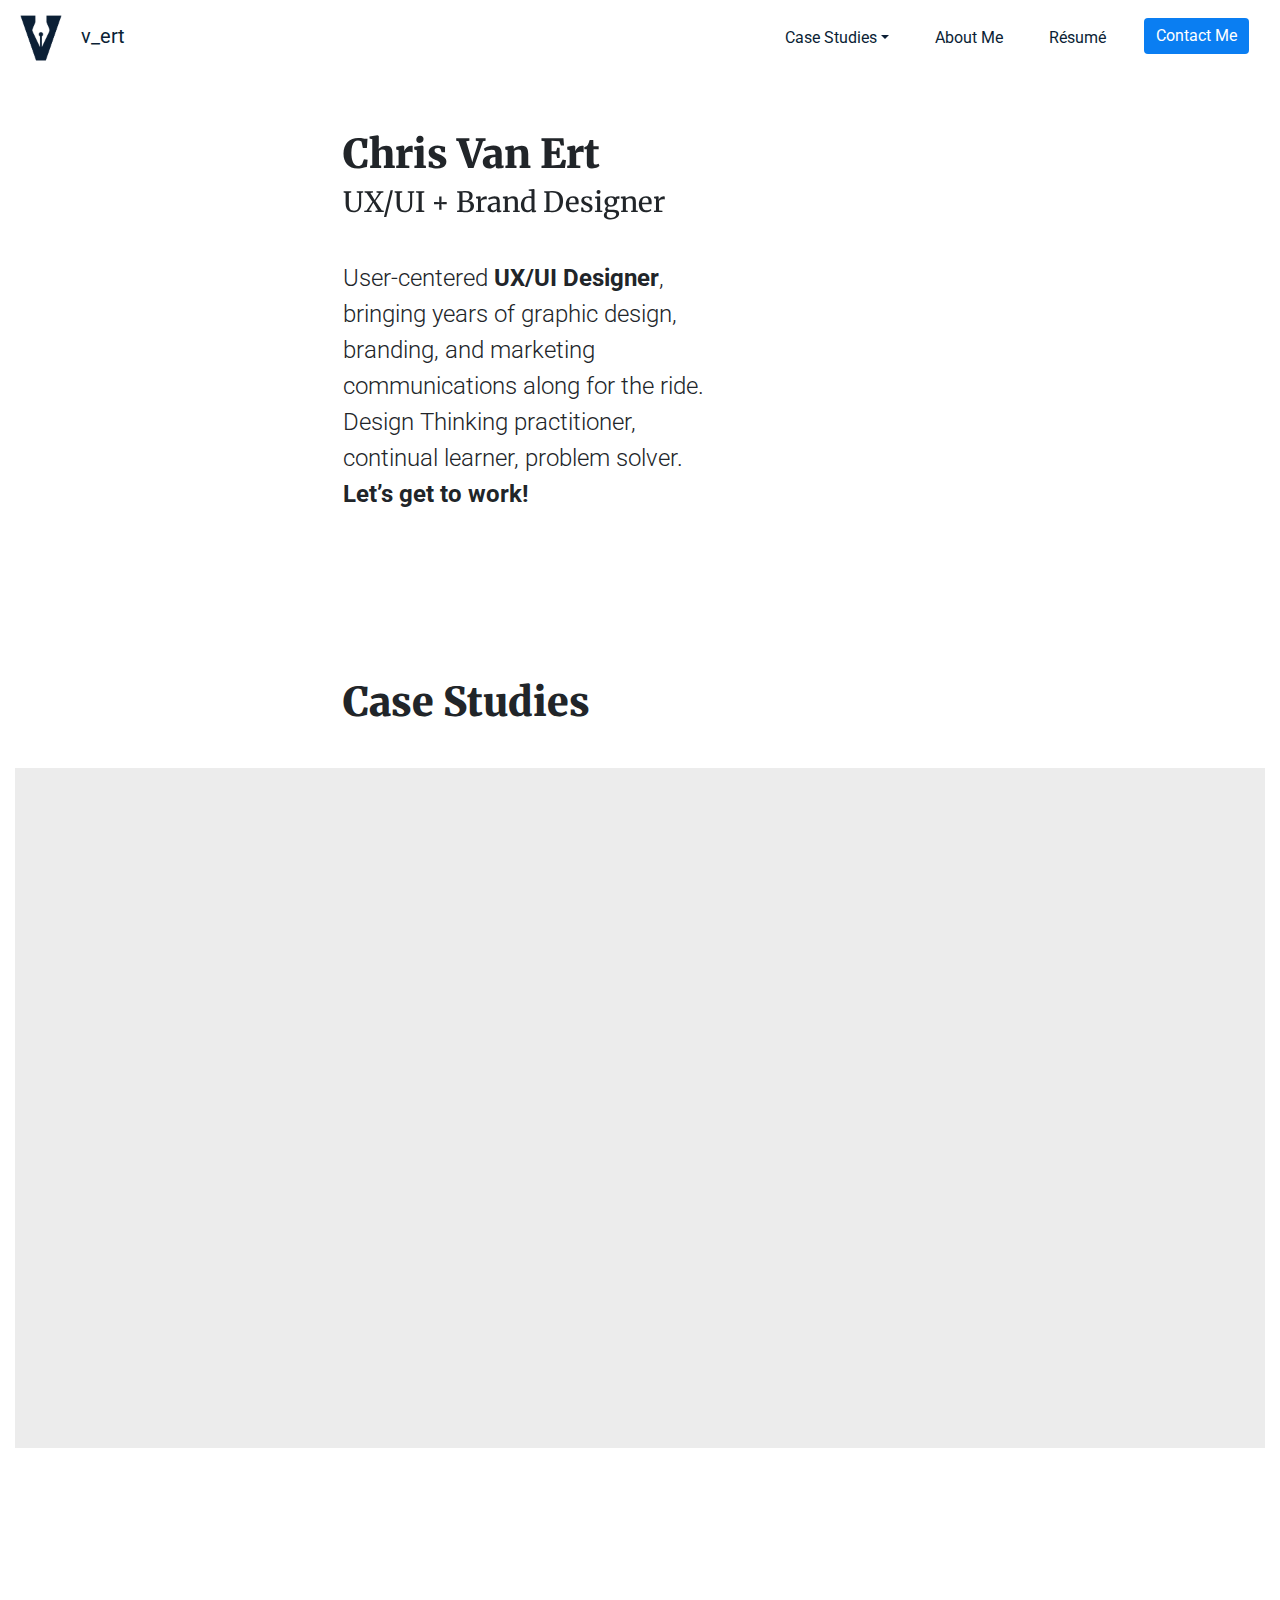
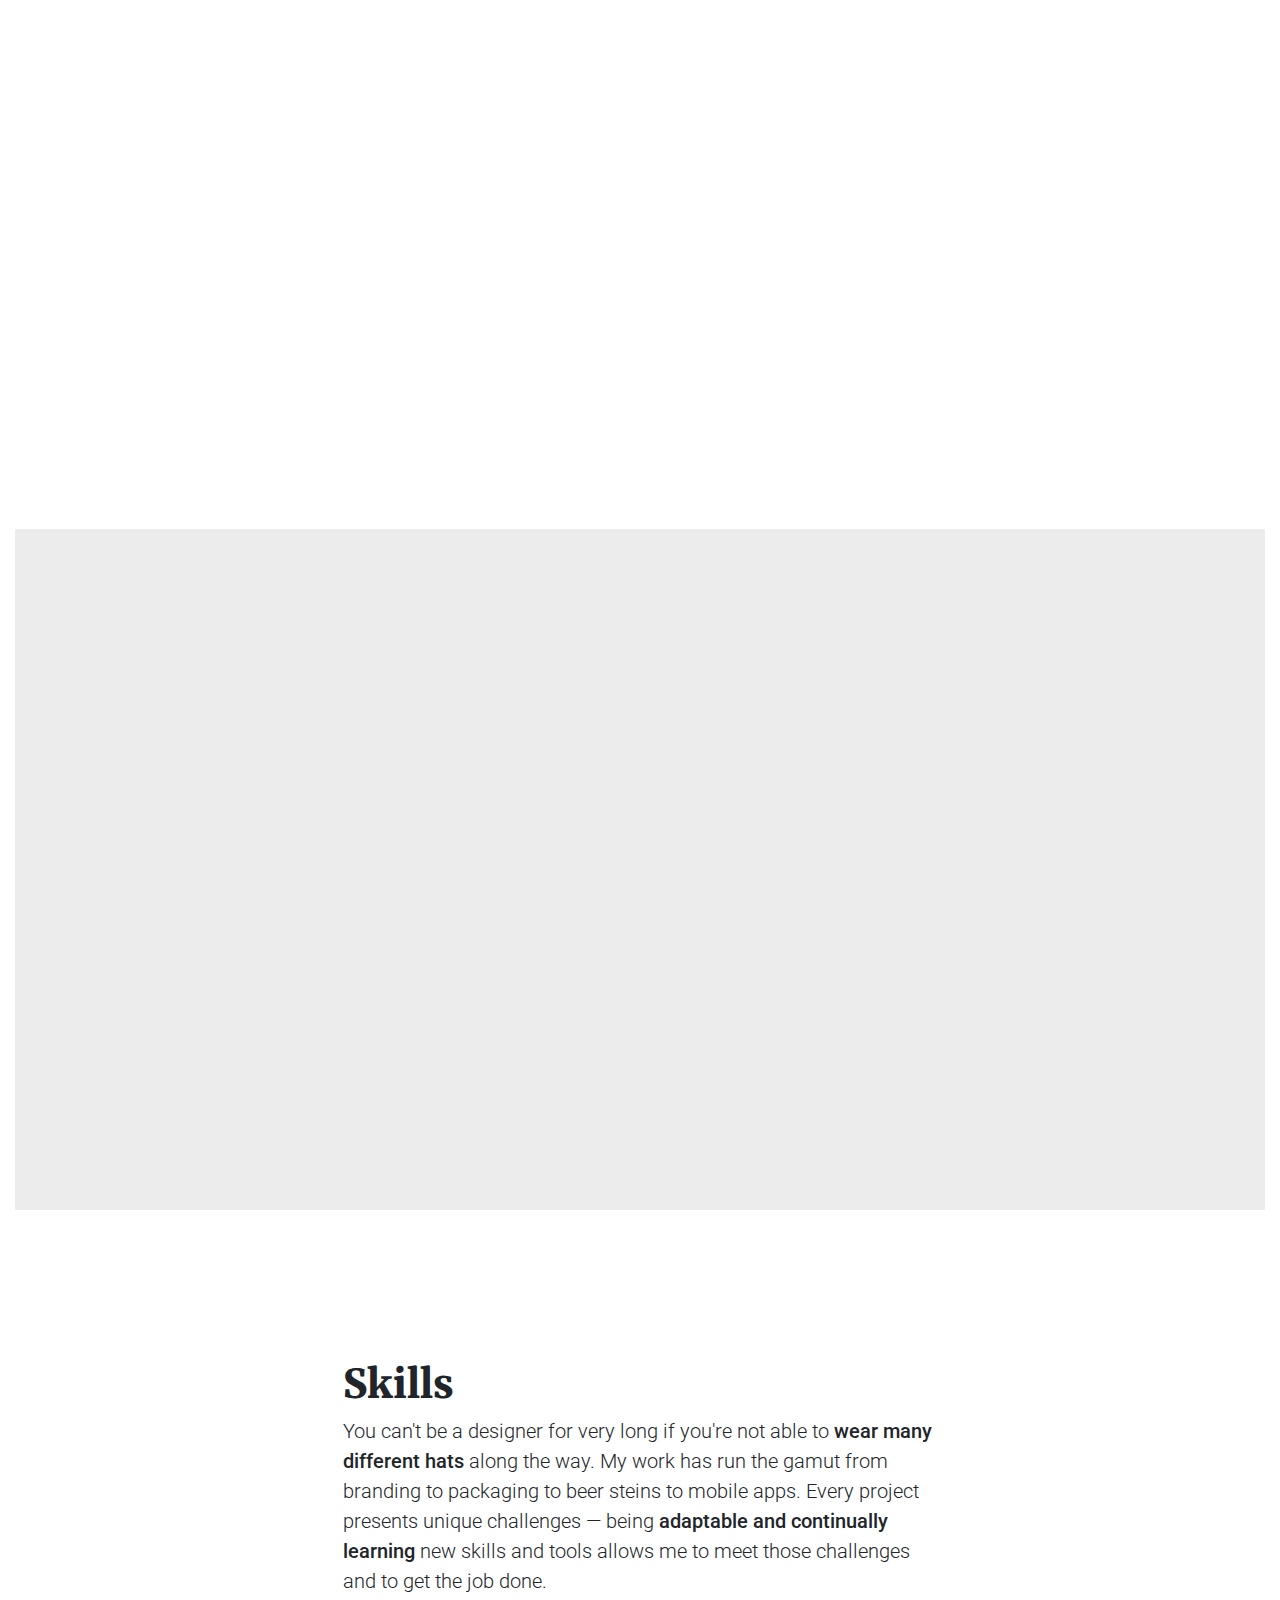
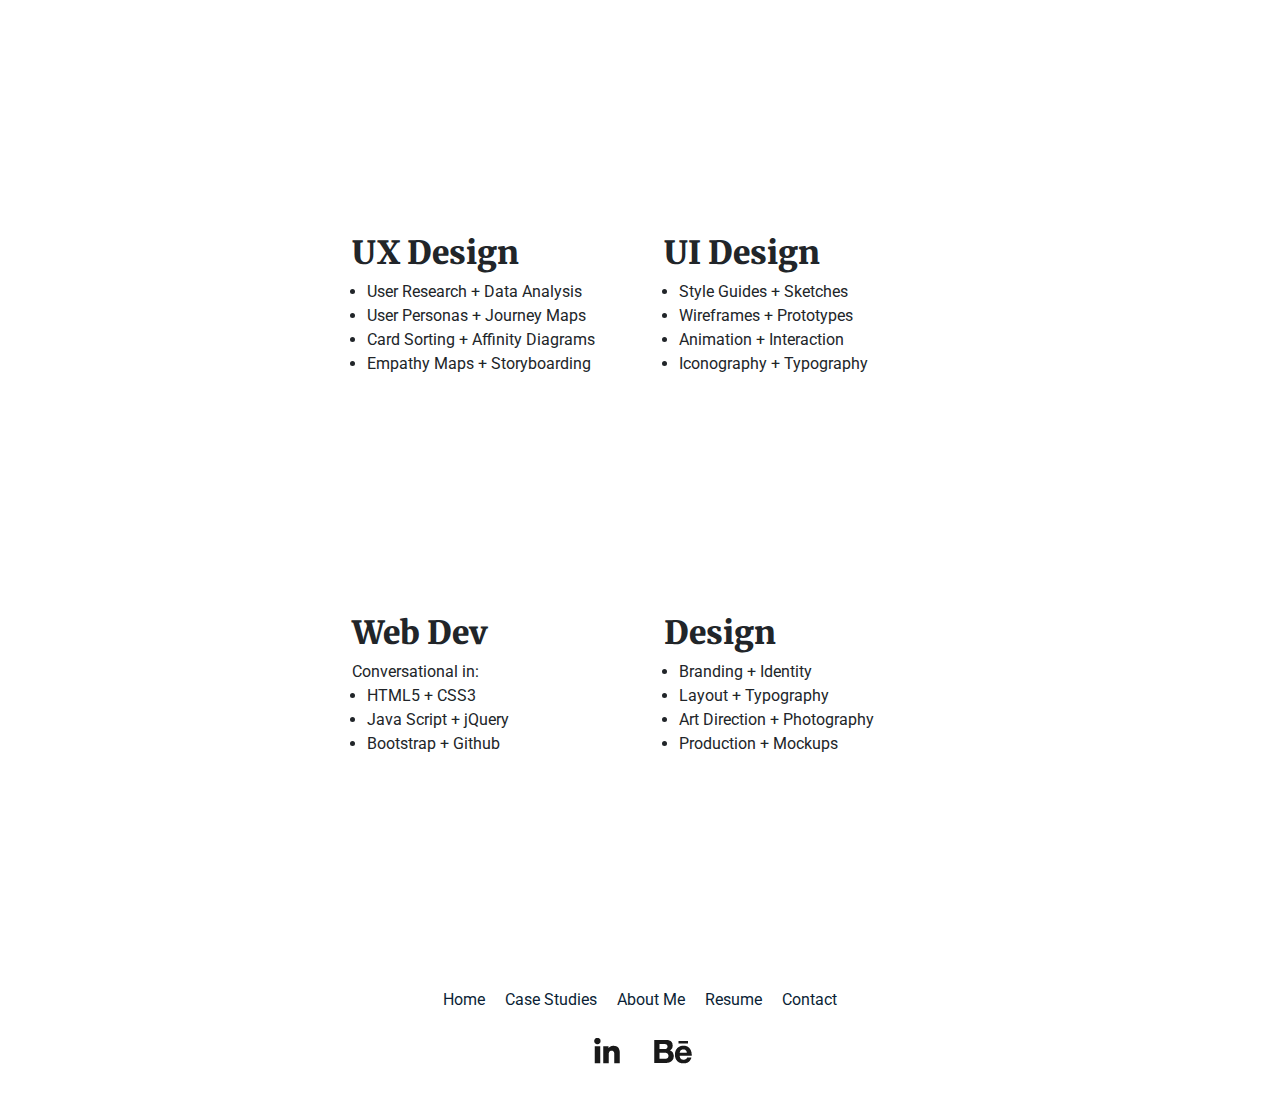
==== index.html @ e8685dbc "index UI update" ====
<!doctype html>
<html lang="en">
  <head>

    <!-- Required meta tags -->
    <meta charset="utf-8">
    <meta name="viewport" content="width=device-width, initial-scale=1, shrink-to-fit=no">

    <!-- Bootstrap CSS -->
    <link rel="stylesheet" href="https://stackpath.bootstrapcdn.com/bootstrap/4.3.1/css/bootstrap.min.css" integrity="sha384-ggOyR0iXCbMQv3Xipma34MD+dH/1fQ784/j6cY/iJTQUOhcWr7x9JvoRxT2MZw1T" crossorigin="anonymous">
    <link rel="stylesheet" href="css/index.css">
    <link rel="preconnect" href="https://fonts.gstatic.com">
    <link href="https://fonts.googleapis.com/css2?family=Anton&display=swap" rel="stylesheet"> 
    <link href="https://fonts.googleapis.com/css2?family=Merriweather&family=Roboto&family=Jura&family=Metal+Mania&display=swap" rel="stylesheet">
    
    <link rel="stylesheet"href="https://cdnjs.cloudflare.com/ajax/libs/animate.css/4.1.1/animate.min.css"/>

<link href="https://unpkg.com/aos@2.3.1/dist/aos.css" rel="stylesheet">
<script src="https://unpkg.com/aos@2.3.1/dist/aos.js"></script>

    <title>Chris Van Ert — UX/UI + Brand Designer</title>
    <script src="https://ajax.googleapis.com/ajax/libs/jquery/3.5.1/jquery.min.js"></script>
    
    <script src="javascript/index.js"></script>
 
  </head>
  <body>

    <!-- Navigation bar -->
    <nav class="navbar navbar-expand-lg navbar-light customNav">
      <a class="navbar-brand" href="index.html"><img src="images/VertIconNavy@3x.png"><span style="color:#0B1F36">v_ert</span></a>
      <button class="navbar-toggler" type="button" data-toggle="collapse" data-target="#navbarSupportedContent"
        aria-controls="navbarSupportedContent" aria-expanded="false" aria-label="Toggle navigation">
        <span class="navbar-toggler-icon"></span>
      </button>
      <div class="collapse navbar-collapse" id="navbarSupportedContent">
        <ul class="navbar-nav mr-auto">
          <li class="nav-item dropdown">
              <a class="nav-link dropdown-toggle" href="#" id="navbarDropdown" role="button" data-toggle="dropdown" aria-haspopup="true" aria-expanded="false">Case Studies</a>
              <div class="dropdown-menu" aria-labelledby="navbarDropdown">
                <a class="dropdown-item" href="projects_brt.html">Border Route Trail</a>
                <div class="dropdown-divider"></div>
                <a class="dropdown-item" href="projects_dol.html">Dept of Labor</a>
                <div class="dropdown-divider"></div>
                <a class="dropdown-item" href="projects_recycleaid.html">RecycleAid</a>
              </div>
            </li>
          <li class="nav-item active">
            <a class="nav-link" href="about.html">About Me<span class="sr-only">(current)</span></a>
          </li>
          <li class="nav-item">
            <a class="nav-link" href="resume.html">Résumé</a>
          </li>

          <li class="nav-item">
            <a class="btn btn-md btn-custom2"  data-toggle="tooltip" data-placement="bottom" title="Contact Me Via LinkedIn"
              href="https://www.linkedin.com/in/chrisvanert" style="color:white !important"role="button">Contact Me</a>
          </li>
        </ul>
      </div>
    </nav>

      <!-- End navigation bar -->

    <div class="container-fluid" style="padding-top:120px">
      <div class="row mb-6">
        <div class="col-lg-3 col-md-3 col-sm-12"></div>
        <div class="col-lg-4 col-md-6 col-sm-12">
          <h1  data-aos-delay="200" data-aos="fade-left" class="sectionHeading2">Chris Van Ert</h1>
          <h3  data-aos-delay="200" data-aos="fade-right">UX/UI + Brand Designer</h3>
          <p class="aboutText"style="font-size: 24px; line-height: 1.5; font-weight:300; margin-top: 40px;">User-centered <span style="font-weight: 700">UX/UI Designer</span>, bringing years of graphic design, branding, and marketing communications along for the ride. Design Thinking practitioner, continual learner, problem solver.<br><span style="font-weight: 700">Let’s get to work!</span>
          </p>
        </div>
        <div class="col-lg-3 col-md-3 col-sm-12">
        </div>

      </div> <!--Row Close-->
    </div><!--Container Close-->

    <!-- Case Studies -->

<div id="anchor1" class="container-fluid mt-4">
    <div class="row">
      <div class="col-lg-3 col-md-3 col-sm-12"></div>
      <div class="col-lg-6 col-md-6 col-sm-12 mb-4">
      <div><h1 class="sectionHeading2">Case Studies</h1></div>
      </div>
      <div class="col-lg-3 col-md-3 col-sm-12"></div>
    </div>

    <div class="row py-5" style="background-color: #ececec;">
      <div class="col-lg-3 col-md-3 col-sm-12"></div>
        <div data-aos-delay="200" data-aos="zoom-in" class="col-lg-6 col-md-6 col-sm-12">
          <img src="images/1_cardBRT.png" class="img-fluid" alt="Border Route Trail">
          <h2 class="mt-3">Border Route Trail</h2>
          <p>Mobile-first responsive web redesign for a Minnesota non-profit.</p>
          <a href="projects_brt.html" class="mt-auto btn btn-custom2 stretched-link">View Project</a>
        <div class="col-lg-3 col-md-3 col-sm-12"></div>
      </div>
    </div>

    <div class="row mt-5">
      <div class="col-lg-3 col-md-3 col-sm-12"></div>
        <div data-aos-delay="400" data-aos="zoom-in" class="col-lg-6 col-md-6 col-sm-12">
          <img src="images/1_cardDOL.jpg" class="img-fluid" alt="Department of Labor">
          <h2 class="mt-3">U.S. Dept of Labor</h2>
          <p>Responsive redesign of the U.S. Department of Labor website.</p>
          <a href="projects_dol.html" class="mt-auto btn btn-custom2 stretched-link">View Project</a>
        <div class="col-lg-3 col-md-3 col-sm-12"></div>
      </div>
    </div>

    <div class="row mt-5 py-5" style="background-color: #ececec;">
      <div class="col-lg-3 col-md-3 col-sm-12"></div>
        <div data-aos-delay="600" data-aos="zoom-in" class="col-lg-6 col-md-6 col-sm-12">
          <img src="images/1_cardRA.png" class="img-fluid" alt="RecycleAid">
          <h2 class="mt-3">RecycleAid Mobile App</h2>
          <p>Mobile app prototype research, concept, and design.</p>
          <a href="projects_recycleaid.html" class="mt-auto btn btn-custom2 stretched-link">View Project</a>
        <div class="col-lg-3 col-md-3 col-sm-12"></div>
      </div>
    </div>
</div>
    <!-- End Case Studies -->
    
 <!-- Cards TWO -->

<div class="container-fluid mt-6 aboutText">
  <div class="row mb-4">
    <div class="col-lg-3 col-md-3 col-sm-12"></div>
      <div class="col-lg-6 col-md-6 col-sm-12">
        <div><h1 class="sectionHeading2">Skills</h1></div>
          <div><p class="aboutText" style="font-size: 20px; line-height: 1.5; font-weight:300;">You can't be a designer for very long if you're not able to <span style="font-weight: 500">wear many different hats</span> along the way. My work has run the gamut from branding to packaging to beer steins to mobile apps. Every project presents unique challenges — being <span style="font-weight: 500">adaptable and continually learning</span> new skills and tools allows me to meet those challenges and to get the job done. </div>
      </div>
    <div class="col-lg-3 col-md-3 col-sm-12"></div>
  </div>

  <div class="row mb-0">
    <div class="col-lg-3 col-md-3 col-sm-12"></div>
      <div class="col-lg-3 col-md-3 col-sm-12 p-4">
        <div data-aos="fade-right" data-aos-delay="100" class="pr-4 pb-4"> <img src="images/UXicon@3x.png" style="height:150px" alt="UX Design"></div>
        <div><h2 class="sectionHeading2">UX Design</h2>
          <ul class="no-indentFlex2">
            <li>User Research + Data Analysis</li>
            <li>User Personas + Journey Maps</li>
            <li>Card Sorting + Affinity Diagrams</li>
            <li>Empathy Maps + Storyboarding</li>
        </div>
      </div>

      <div class="col-lg-3 col-md-3 col-sm-12 p-4">
        <div data-aos="fade-right" data-aos-delay="100" class="pr-4 pb-4"> <img src="images/UIicon@3x.png" style="height:150px" alt="UX Design"></div>
        <div><h2 class="sectionHeading2">UI Design</h2>
          <ul class="no-indentFlex2">
            <li>Style Guides + Sketches</li>
            <li>Wireframes + Prototypes</li>
            <li>Animation + Interaction</li>
            <li>Iconography + Typography</li>
        </div>
      </div>


    <div class="col-lg-3 col-md-3 col-sm-12"></div>
  </div>

  <div class="row mt-0">
    <div class="col-lg-3 col-md-3 col-sm-12"></div>
      <div class="col-lg-3 col-md-3 col-sm-12  p-4">
        <div data-aos="fade-right" data-aos-delay="100" class="pr-4 pb-4"> <img src="images/WEBicon@3x.png" style="height:150px" alt="UX Design"></div>
        <div><h2 class="sectionHeading2">Web Dev</h2>
          <p style="padding:0;margin:0">Conversational in:</p>
            <ul class="no-indentFlex2">
              <li>HTML5 + CSS3</li>
              <li>Java Script + jQuery</li>
              <li>Bootstrap + Github</li>
        </div>
      </div>

      <div class="col-lg-3 col-md-3 col-sm-12 p-4">
        <div data-aos="fade-right" data-aos-delay="100" class="pr-4 pb-4"> <img src="images/DESIGNicon@3x.png" style="height:150px" alt="UX Design"></div>
        <div><h2 class="sectionHeading2">Design</h2>
          <ul class="no-indentFlex2">
            <li>Branding + Identity</li>
                            <li>Layout + Typography</li>
                            <li>Art Direction + Photography</li>
                            <li>Production + Mockups</li>
        </div>
      </div>


    <div class="col-lg-3 col-md-3 col-sm-12"></div>
  </div>

</div>




    <!-- Footer -->
                <!--FOOTER2-->
                <div class="row footer1 mt-6">
                  <div class="col d-flex justify-content-center mt-4">
                    <ul class="navFlex">
                        <li><a href="index.html">Home</a></li>
                        <li><a href="casestudies.html">Case Studies</a></li>
                        <li><a href="about.html">About Me</a></li>
                        <li><a href="resume.html">Resume</a></li>
                        <li><a data-toggle="tooltip" data-placement="bottom" title="Contact Me Via LinkedIn"href="https://www.linkedin.com/in/chrisvanert">Contact</a></li>
                        <br>
                        <li><a href="https://www.linkedin.com/in/chrisvanert"><img src="images/LinkedInDk.png"></a></li>
                        <li><a href="https://www.behance.net/chrisvanert"><img src="images/BehanceDk.png"></a></li>
                    </ul>
                  </div>
                </div>
              

    <!-- End footer -->

    <!-- Optional JavaScript -->
    <!-- jQuery first, then Popper.js, then Bootstrap JS -->
    <script src="https://code.jquery.com/jquery-3.3.1.slim.min.js"
      integrity="sha384-q8i/X+965DzO0rT7abK41JStQIAqVgRVzpbzo5smXKp4YfRvH+8abtTE1Pi6jizo"
      crossorigin="anonymous"></script>
    <script src="https://cdnjs.cloudflare.com/ajax/libs/popper.js/1.14.7/umd/popper.min.js"
      integrity="sha384-UO2eT0CpHqdSJQ6hJty5KVphtPhzWj9WO1clHTMGa3JDZwrnQq4sF86dIHNDz0W1"
      crossorigin="anonymous"></script>
    <script src="https://stackpath.bootstrapcdn.com/bootstrap/4.3.1/js/bootstrap.min.js"
      integrity="sha384-JjSmVgyd0p3pXB1rRibZUAYoIIy6OrQ6VrjIEaFf/nJGzIxFDsf4x0xIM+B07jRM"
      crossorigin="anonymous"></script>

      <!--<script src="https://unpkg.com/aos@next/dist/aos.js"></script>-->
      <script>   
        AOS.init(); 
     </script>
     </body>
</html>
---- css/index.css ----
* {
  margin: 0;
  padding: 0;
}

font-family: 'Roboto', sans-serif

}


html {
  scroll-behavior: smooth;
  font-size: 16px;
}


@media (min-width: 1700px) {
.aboutText {
      font-size: 1.6rem !important;
      font-weight: 300 !important;
  }
.party {
    font-size: 1.6rem;
    font-weight: 300 !important;
    letter-spacing: .5px;
  }
  .party2 {
    font-size: 1.6rem;
    font-weight: 300 !important;
    letter-spacing: .5px;
  }
  .party3 {
    font-size: 1.6rem;
    font-weight: 900 !important;
    letter-spacing: .5px;
  }
  h5 {
    font-size: 1.6rem;
  }

}

.dolBlue {
  background-image: linear-gradient(#003b51, #0074ad);
  color: white;
}

.dolBlueS {
  background-color: #003b51;
  color: white;
}



/*.dolBlue2 {
  background-image: linear-gradient(#002e3f, #00689c);
  color: white;
}*/

.dolBlue2 {
  /*background-image: linear-gradient(#002e3f, #00689c);*/
  background-color: #005E8D;
  color: white;
}



.dolCaption {
  text-align: center;
  font-size: 12px;
  padding-top:10px;
}



.dotBackground {
  background-image: url("../images/DotsBck@2x.png");
  /*background-repeat: repeat-x;*/
}



/* Text */
h1, h2, h3 , h4, h5, h6 {
 
  font-family: 'Merriweather', serif;
}
strong {
  font-weight: 700;
}



b {

  font-weight: 700 !important;
  background-color: yellow !important;
}


:target:before {
  content:"";
  display:block;
  height:80px; /* fixed header height*/
  margin:-80px 0 0; /* negative fixed header height */
  }



.cover-h1{
  font-family:'Merriweather', serif;
  margin-top: 10px;
}

.row {
  margin:10px 0px 10px 0px;
}

body {
  margin: 0;
}

.mt-6 {
  margin-top: 150px;
}
.mb-6 {
  margin-bottom: 150px;
}

.py-6 {
  padding-top: 150px;
  padding-bottom: 150px;
}

/* Navigation bar */

/* General */
.customNav {
  position: fixed;
  width: 100%;
  /*background: url("../images/transparency.png");
  background-color: transparent !important;
  background-size: cover;*/
  /*background-color: rgb(43, 38, 38);*/
  background-color: #ffffff;/*linear-gradient(170deg, rgb(0, 0, 0), rgb(10, 126, 242));*/
  z-index: 10;
}
.navbar-nav {
  margin-left: auto;
  margin-right: 0 !important;
 
}
.navbar-brand img {
  padding-right: 15px;
  width: 65px;
}
.nav-item {
  margin: 0px 15px;
}

.nav-link:hover {
  color: #0a7ef2 !important;
}
/* Navigation dropdown menu */
.dropdown-menu {
  /*background: url("../images/transparency.png");
  background-color: transparent !important;
  background-size: cover;*/
  background-color: #e1e1e1;
}
.dropdown-item:focus, .dropdown-item:hover {
    color: #16181b;
    text-decoration: none;
    background:  #0a7ef2 !important;
}
.dropdown-item:hover {
  color: white !important;
}


/* Navigation links */
.customNav a {
  color: #0B1F36 !important;
}



.navCTA {
  font-size: 15px;
  color: #0B1F36;
}

footer {
  position: absolute;
  width: 100%;
  height: 60px;
  line-height: 60px;
  background-color: #f5f5f5;
  margin-top: 50px;
} 
.cardContainer {
  margin-top: 20px;
}
.card {
  margin: 0 auto;
  height: 100%;
}

/* Jumbotron  */
.jumbotron {
  background-image: url(../images/background_dark2.jpg);
  background-size: cover;
  background-repeat: no-repeat;
  /*background-image: linear-gradient(170deg, rgb(0, 0, 0), rgb(10, 126, 242));*/
  /*height: calc(100vh - 20px);*/
  display: flex;
  align-items: center;
  justify-content: center;
}

.fakeJumbotron {
  background-color: white;
  background-size: cover;
  background-repeat: no-repeat;
  /*background-image: linear-gradient(170deg, rgb(0, 0, 0), rgb(10, 126, 242));*/
  /*height: calc(75vh - 20px);*/
  display: flex;
  padding-top: 80px;
  align-items: center;
  justify-content: center;
}

/* Jumbotron copy */
.jumboCopy {
  width: 70%;
  min-width: 350px;
  max-width: 700px;
  color: white;
  text-align: center;
}

.profileImg {
  /*height: calc(100vw * 0.25);*/
  
  padding-top: 75px;
}

.btn-custom2 {
    background-color: #0a7ef2 !important;
    color: white;
    border:0;
  }




.btn-custom4 {
    background-color:  #29CC29 !important;
    color: #0B1F36 !important;
  }
.btn-custom4:hover {
  background-color:#01a801 !important;
  color:white !important;
}


.btn-customKI {
  border-color: white;
  color: white;
  font-weight: 600;
}

.btn-customKI2 {
  border-color: blue;0
  color: blue;
  font-weight: 600;
}

a[aria-expanded=true] .fa-chevron-down {
  transition: .3s transform ease-in-out;
  transform: rotate(180deg);
 }




.btn-customKI:hover {
  border-color: white;
  background-color: #29CC29;
  color: white;
}
.btn-customKI2:hover {
  border-color: white;
  background-color: #29CC29;
  color: white;
}


  a.btn-custom2:hover {
    background-color: #29CC29 !important;
  }

.btn-custom3 {
  border:0;
  color:white;
  font-size: 120px;
}

.btn-custom3b {
  border:0;
  color:black;
  font-size: 120px;
}

.btn-navCTA {
  /*background-color: #29CC29 !important;*/

  font-size: 15px;
  color: white !important;
}
.btn-navCTA:hover {
  background-color: #01a801 !important;
  color: white;

}


.btn-custom {
  background-color: /*#c95c03 #069917*/ #29CC29!important;
  color: white;
}
a.btn-custom3:hover {
  color: #29CC29;
}
.fa-arrow-down:hover {
  color: #29CC29;
}

/* Cards */
.content {
  padding: 50px;
}
.sectionHeading {
  font-family: 'Merriweather', serif;
  text-align: center;
  font-weight: 900;
}
.sectionHeading2 {
  font-family: 'Merriweather', serif;
  text-align: left;
  font-weight: 900;
}

.sectionHeadingCS {
  font-family: 'Merriweather', serif;
  text-align: center;
  font-weight: 900;
  margin-top: 100px;
}
/* creating weird margin shift, leave out for now
.showsNear  {
  padding: 0px 0px 30px 0px;
}

.showsNear2 {
  padding: 0px 0px 30px 0px;
}

.showsNear3 {
  padding: 30px 0px 30px 0px;
}

.showsNear4 {
  padding: 30px 0px 30px 0px;
}*/

.subHeader {
  padding: 20px 0px 20px 0px;
}

.subHeader1 {
  padding: 0px 0px 20px 0px;
}

.phaseHeader {
  padding: 50px 0px 50px 0px;
  margin: 50px 0 50px 0;
  background-color: #3E8557;
  color: white;
}








.cardContainer {
  text-align: left;
  justify-content: start;
}

.card-title_new {
  font-family:'Merriweather', serif;
  font-weight: 900;
}

.cardFooter {
  background-color: white !important;
  margin-bottom: 20px;
}



/* Content */
.sideAccent {
  background: #007bff;
  width: 15px;
}
.imageContainer img {
  width: 100%;
}
.imageContainer {
  /*padding: 50px;*/
}
.valueProp {
  margin-top: 15px;
  margin-bottom: 15px;
}

/* Footer */
.emailContain {
  background: url(../images/emailBG.jpg);
  background-size: cover;
  display: flex;
  align-items: center;
  flex-direction: column;
  align-items: center;
  justify-content: center;
  height: 500px;
}

/* Footer form */
form {
  width: 500px;
  margin: 35px auto;
  padding: 45px;
  border: 1px solid #F2F2F2;
  -webkit-box-shadow: 0 1px 4px rgba(0, 0, 0, 0.3), 0 0 40px rgba(0, 0, 0, 0.1) inset;
  -moz-box-shadow: 0 1px 4px rgba(0, 0, 0, 0.3), 0 0 40px rgba(0, 0, 0, 0.1) inset;
  box-shadow: 0 1px 4px rgba(0, 0, 0, 0.1), 0 0 40px rgba(0, 0, 0, 0.1);
  background-image: linear-gradient(170deg, rgb(0, 0, 0), rgb(10, 126, 242));
  color: white;
}


.fade {
  opacity: 0;
}

.fade1 {
  opacity: 0;
}
.fade2 {
  opacity: 0;
}
.fade3 {
  opacity: 0;
}
.footer1 {
  
  /*background-image: linear-gradient(350deg, rgb(0, 0, 0), rgb(10, 126, 242));*/
  color: #0B1F36 !important;

}






.navFlex{
  padding-top: 10px;
  padding-bottom: 10px;
     /* background-color: #0B1F36;
      color: #e6e6e6; */
      text-align: center;} 
}



.navFlex ul {
  list-style-type: none;
  margin: 0;
  padding: 0;
  overflow: hidden;
  text-align: center;

}



.navFlex li {
  display:inline-block;
  font-family: 'Roboto', sans-serif;
}



.navFlex li a {
  text-decoration: none;
  float: left;
  text-align: center;
  padding: 8px;
  color:#0B1F36;
}


.navFlex li a:hover {
  text-decoration: none;
  float: left;
  text-align: center;
  padding: 8px;
  color:#0a7ef2 !important;
}



ul.no-indentFlex {
  padding-left: 10px;
  text-align:left;
}

ul.no-indentFlex2 {
  padding-left: 15px;
  text-align:left;
}


.skillsShadow {
  box-shadow: 12px 12px 2px 1px rgba(10, 126, 242, .5);
}

/* Jumbotron  */
.jumbotronCS {
background-image: linear-gradient(170deg, rgb(0, 0, 0), rgb(10, 126, 242));
  height: calc(100vh - 20px);
  display: flex;
  align-items: center;
  justify-content: center;
}

/* Jumbotron copy */
.jumboCopyCS {
  width: 70%;
  min-width: 350px;
  max-width: 700px;
  color: white;
  text-align: center;
}

.headerCS {
  padding-top: 150px;
  justify-content: center;
  text-align: center;
}


/*Case Study Styles*/

p.caseStudy {
  padding: 0;
  margin:0;
}



/*Event Listener CSS*/
.hovercraft {
  font-weight:900;
  }

  .hovercraftImg {

    }


    /*AOS Scroll Animation Customization*/
/* <div
    data-aos="fade-up"
    data-aos-offset="200"
    data-aos-delay="50"
    data-aos-duration="1000"
    data-aos-easing="ease-in-out"
    data-aos-mirror="true"
    data-aos-once="false"
    data-aos-anchor-placement="top-center"
  >
  </div>*/
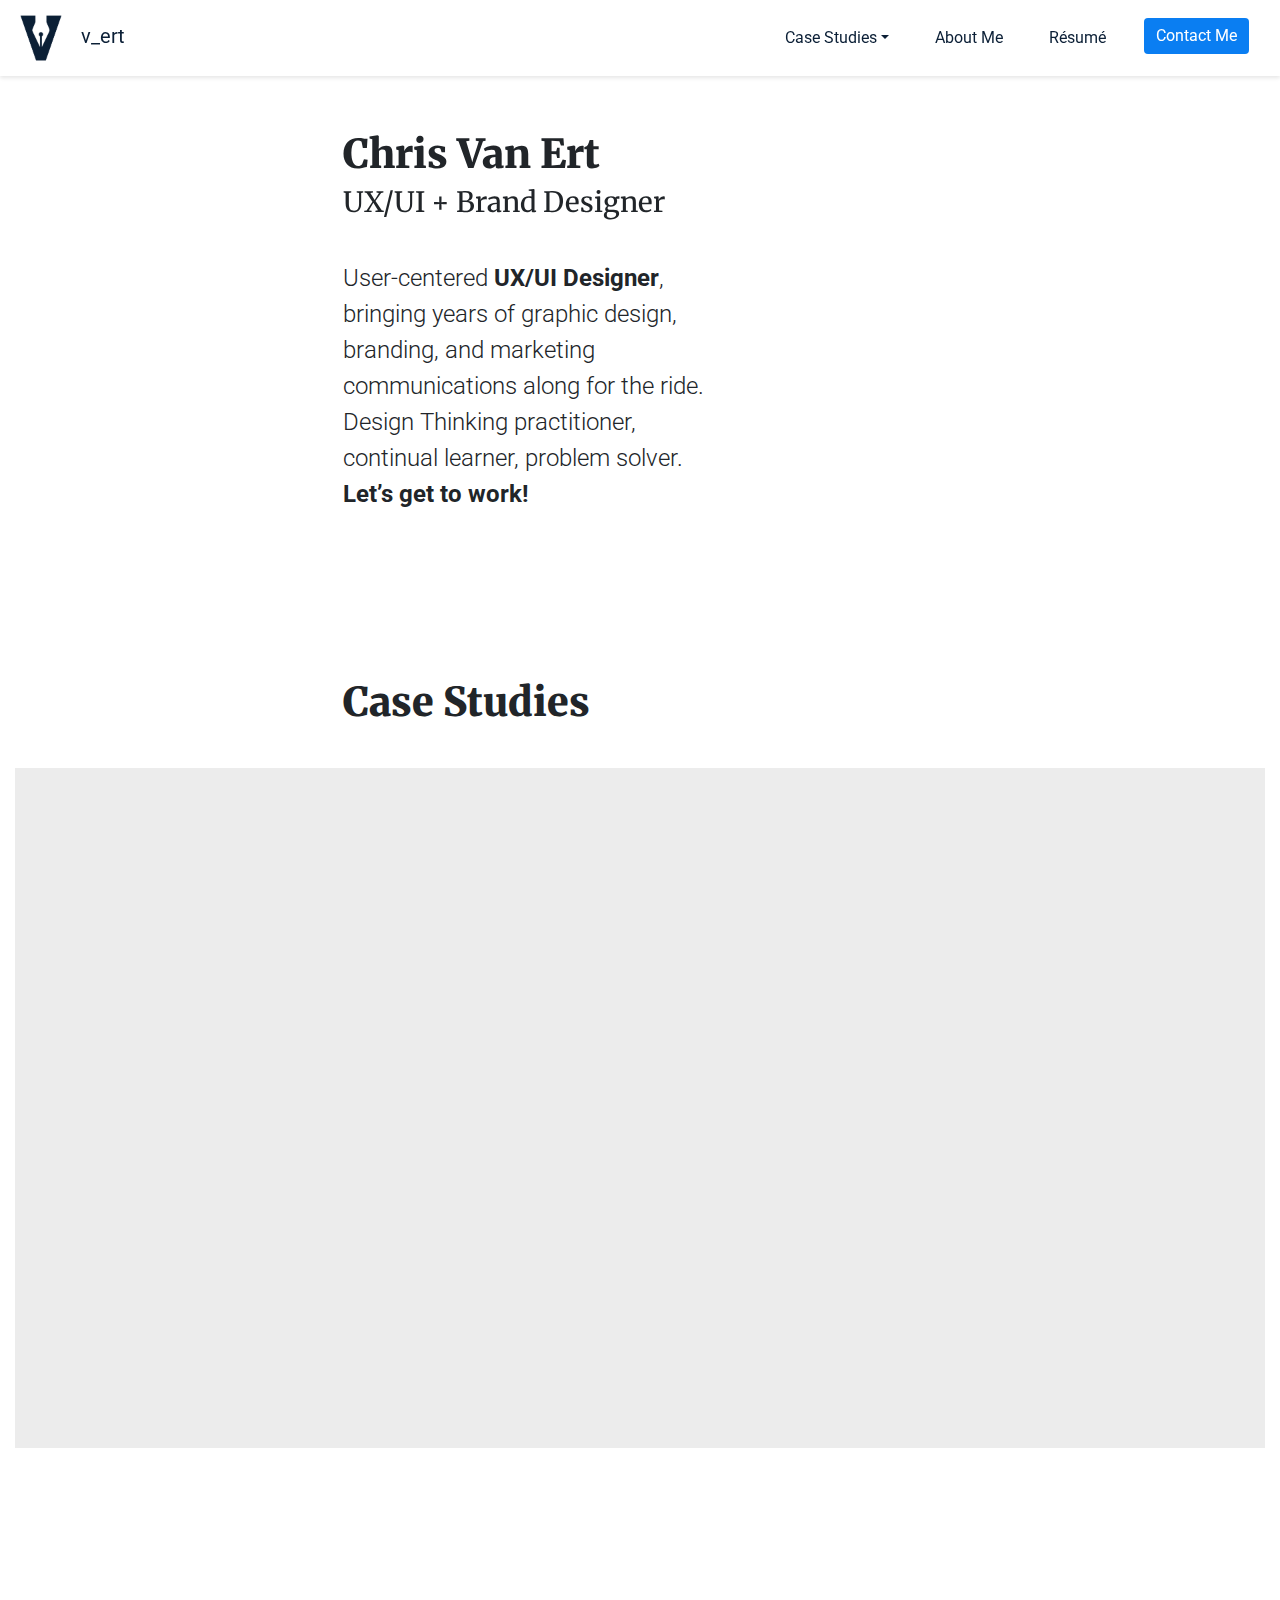
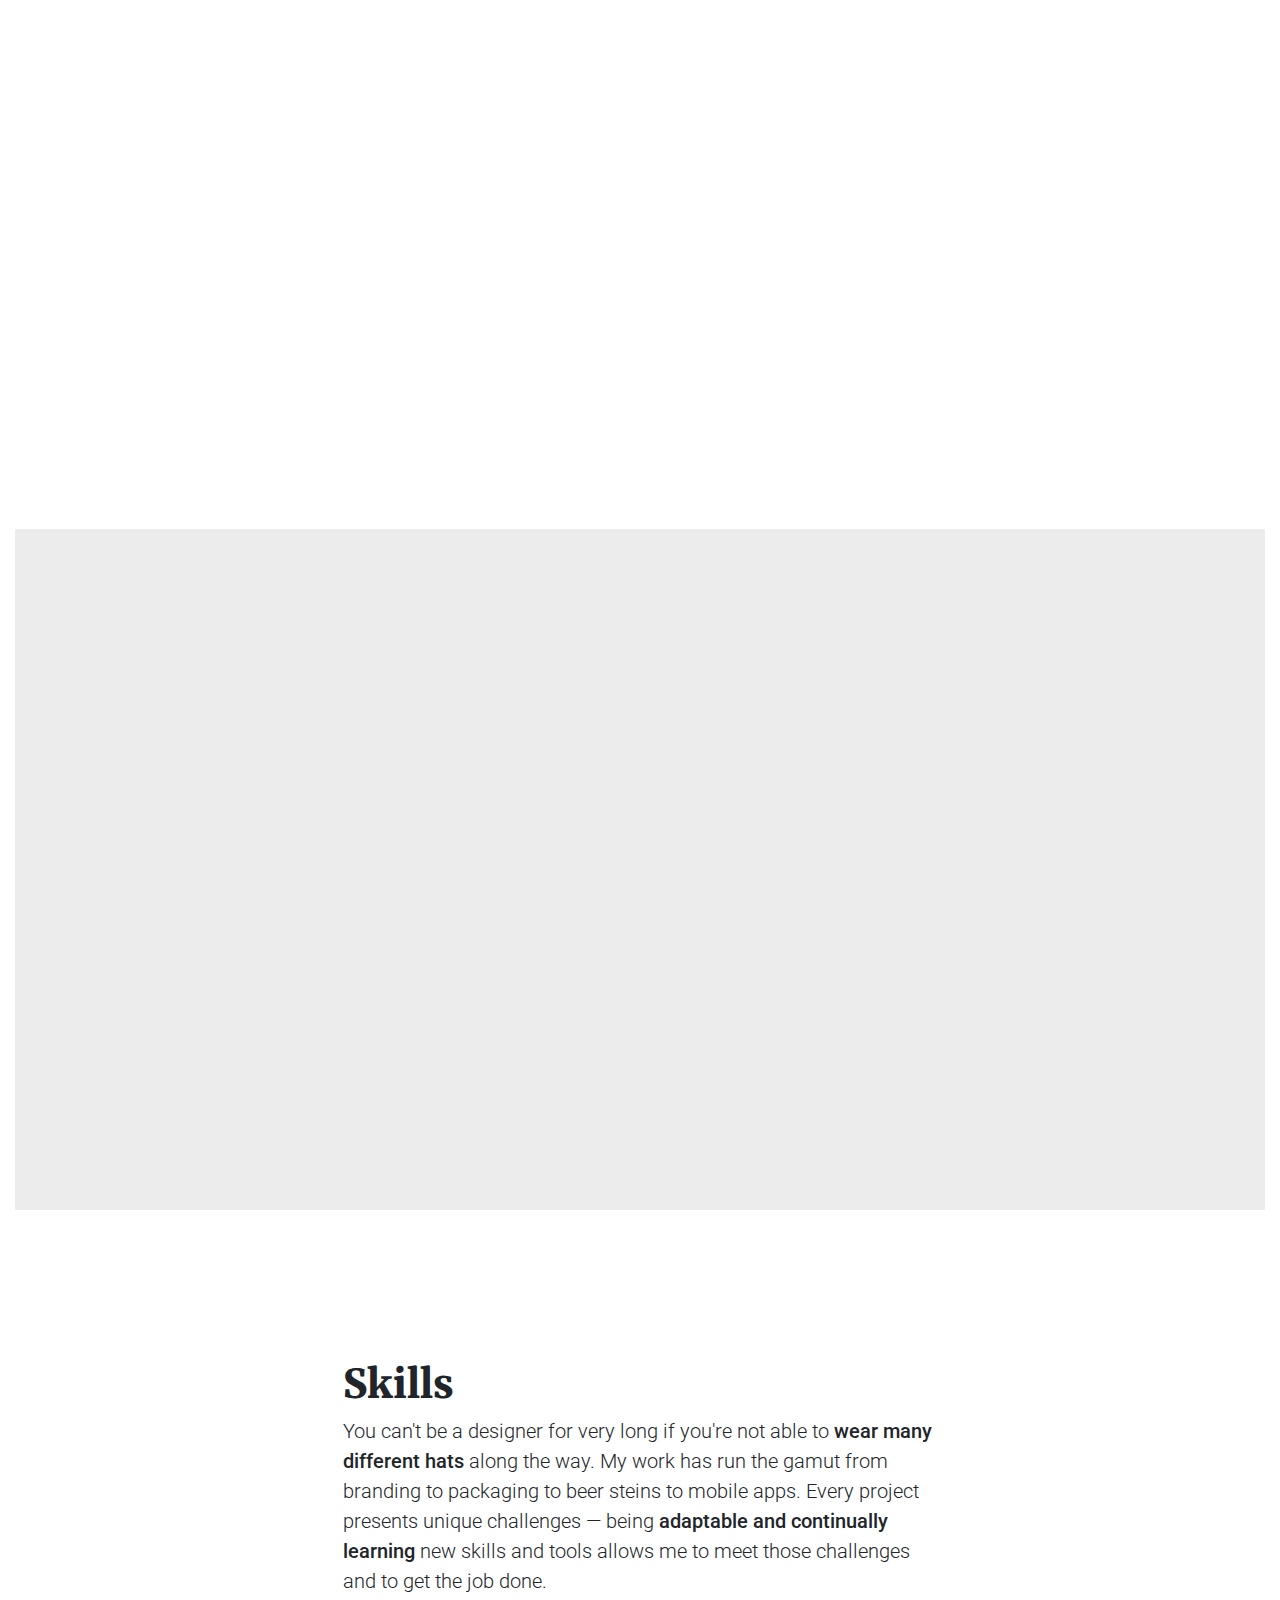
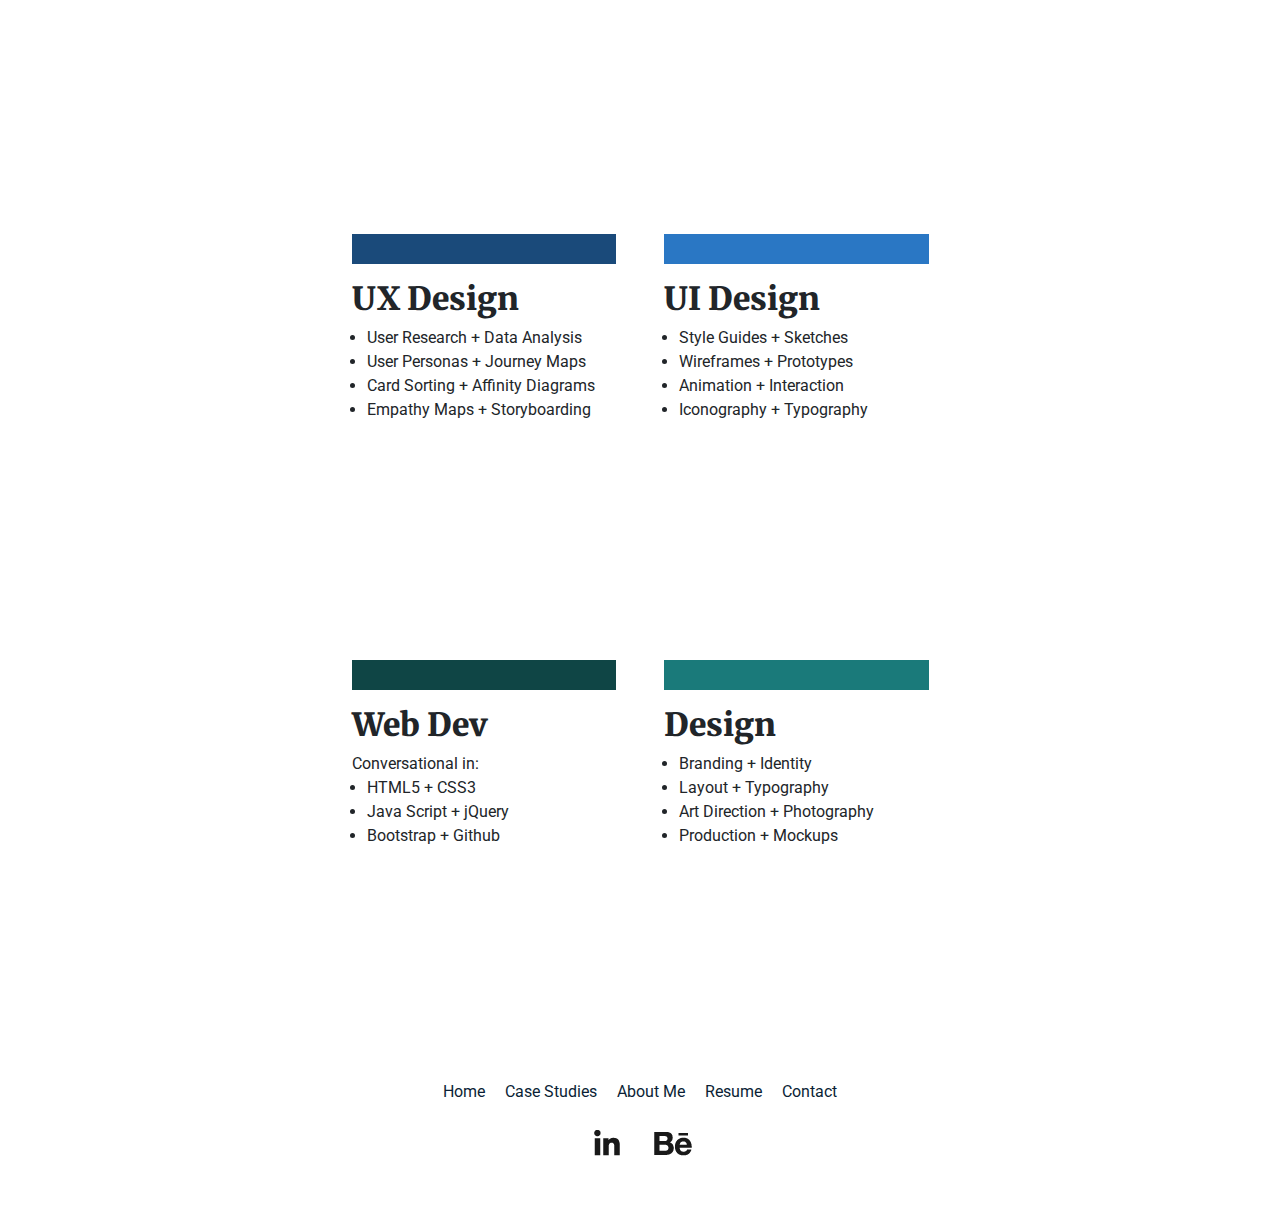
==== commit 36ea3783: "About page changes" ====
--- a/index.html
+++ b/index.html
@@ -10,8 +10,8 @@
     <link rel="stylesheet" href="https://stackpath.bootstrapcdn.com/bootstrap/4.3.1/css/bootstrap.min.css" integrity="sha384-ggOyR0iXCbMQv3Xipma34MD+dH/1fQ784/j6cY/iJTQUOhcWr7x9JvoRxT2MZw1T" crossorigin="anonymous">
     <link rel="stylesheet" href="css/index.css">
     <link rel="preconnect" href="https://fonts.gstatic.com">
-    <link href="https://fonts.googleapis.com/css2?family=Anton&display=swap" rel="stylesheet"> 
-    <link href="https://fonts.googleapis.com/css2?family=Merriweather&family=Roboto&family=Jura&family=Metal+Mania&display=swap" rel="stylesheet">
+    <link href="https://fonts.googleapis.com/css2?family=Roboto:wght@100;300;400;700;900&display=swap" rel="stylesheet">
+    <link href="https://fonts.googleapis.com/css2?family=Merriweather:wght@300;400;700;900&display=swap" rel="stylesheet"> 
     
     <link rel="stylesheet"href="https://cdnjs.cloudflare.com/ajax/libs/animate.css/4.1.1/animate.min.css"/>
 
@@ -139,7 +139,7 @@
     <div class="col-lg-3 col-md-3 col-sm-12"></div>
       <div class="col-lg-3 col-md-3 col-sm-12 p-4">
         <div data-aos="fade-right" data-aos-delay="100" class="pr-4 pb-4"> <img src="images/UXicon@3x.png" style="height:150px" alt="UX Design"></div>
-        <div><h2 class="sectionHeading2">UX Design</h2>
+        <div><h2 class="sectionHeading2 hr" style="border-top: 30px solid #1a4a7a !important;">UX Design</h2>
           <ul class="no-indentFlex2">
             <li>User Research + Data Analysis</li>
             <li>User Personas + Journey Maps</li>
@@ -150,7 +150,7 @@
 
       <div class="col-lg-3 col-md-3 col-sm-12 p-4">
         <div data-aos="fade-right" data-aos-delay="100" class="pr-4 pb-4"> <img src="images/UIicon@3x.png" style="height:150px" alt="UX Design"></div>
-        <div><h2 class="sectionHeading2">UI Design</h2>
+        <div><h2 class="sectionHeading2 hr" style="border-top: 30px solid #2A77C4 !important;">UI Design</h2>
           <ul class="no-indentFlex2">
             <li>Style Guides + Sketches</li>
             <li>Wireframes + Prototypes</li>
@@ -167,7 +167,7 @@
     <div class="col-lg-3 col-md-3 col-sm-12"></div>
       <div class="col-lg-3 col-md-3 col-sm-12  p-4">
         <div data-aos="fade-right" data-aos-delay="100" class="pr-4 pb-4"> <img src="images/WEBicon@3x.png" style="height:150px" alt="UX Design"></div>
-        <div><h2 class="sectionHeading2">Web Dev</h2>
+        <div><h2 class="sectionHeading2 hr" style="border-top: 30px solid #0F4545 !important;">Web Dev</h2>
           <p style="padding:0;margin:0">Conversational in:</p>
             <ul class="no-indentFlex2">
               <li>HTML5 + CSS3</li>
@@ -178,7 +178,7 @@
 
       <div class="col-lg-3 col-md-3 col-sm-12 p-4">
         <div data-aos="fade-right" data-aos-delay="100" class="pr-4 pb-4"> <img src="images/DESIGNicon@3x.png" style="height:150px" alt="UX Design"></div>
-        <div><h2 class="sectionHeading2">Design</h2>
+        <div><h2 class="sectionHeading2 hr" style="border-top: 30px solid #1A7A7A !important;">Design</h2>
           <ul class="no-indentFlex2">
             <li>Branding + Identity</li>
                             <li>Layout + Typography</li>
--- a/css/index.css
+++ b/css/index.css
@@ -6,6 +6,15 @@
 font-family: 'Roboto', sans-serif
 
 }
+.hr {
+  display: inline-block;
+}
+.hr:before {
+  content: '';
+  display: block;
+  /*border-top: 30px solid #1a4a7a !important;*/
+  margin-bottom: 0.5em;
+}
 
 
 html {
@@ -13,6 +22,46 @@
   font-size: 16px;
 }
 
+.faIcons {
+  color: #1a4a7a;
+}
+
+.aboutImg {
+  background-image: url(../images/PostIts1.jpg);
+  background-size: cover;
+  background-repeat: no-repeat;
+  
+}
+
+
+#nameBar {
+  height: 30px;
+  background-color: #1a4a7a !important;
+  margin-bottom: 20px;
+}
+
+
+#toolsBar {
+  height: 30px;
+  background-color: #1A7A7A !important;
+  margin-bottom: 20px;
+}
+
+#aboutBar {
+  height: 30px;
+  background-color: #2A77C4 !important;
+  margin-bottom: 20px;
+}
+#bioBar {
+  height: 30px;
+  background-color: #0F4545 !important;
+  margin-bottom: 20px;
+}
+#skillsBar {
+  height: 30px;
+  background-color: #77BF30 !important;
+  margin-bottom: 20px;
+}
 
 @media (min-width: 1700px) {
 .aboutText {
@@ -156,6 +205,9 @@
 }
 .nav-item {
   margin: 0px 15px;
+}
+nav {
+  box-shadow: 0 2px 4px 0 rgba(0,0,0,.1);
 }
 
 .nav-link:hover {
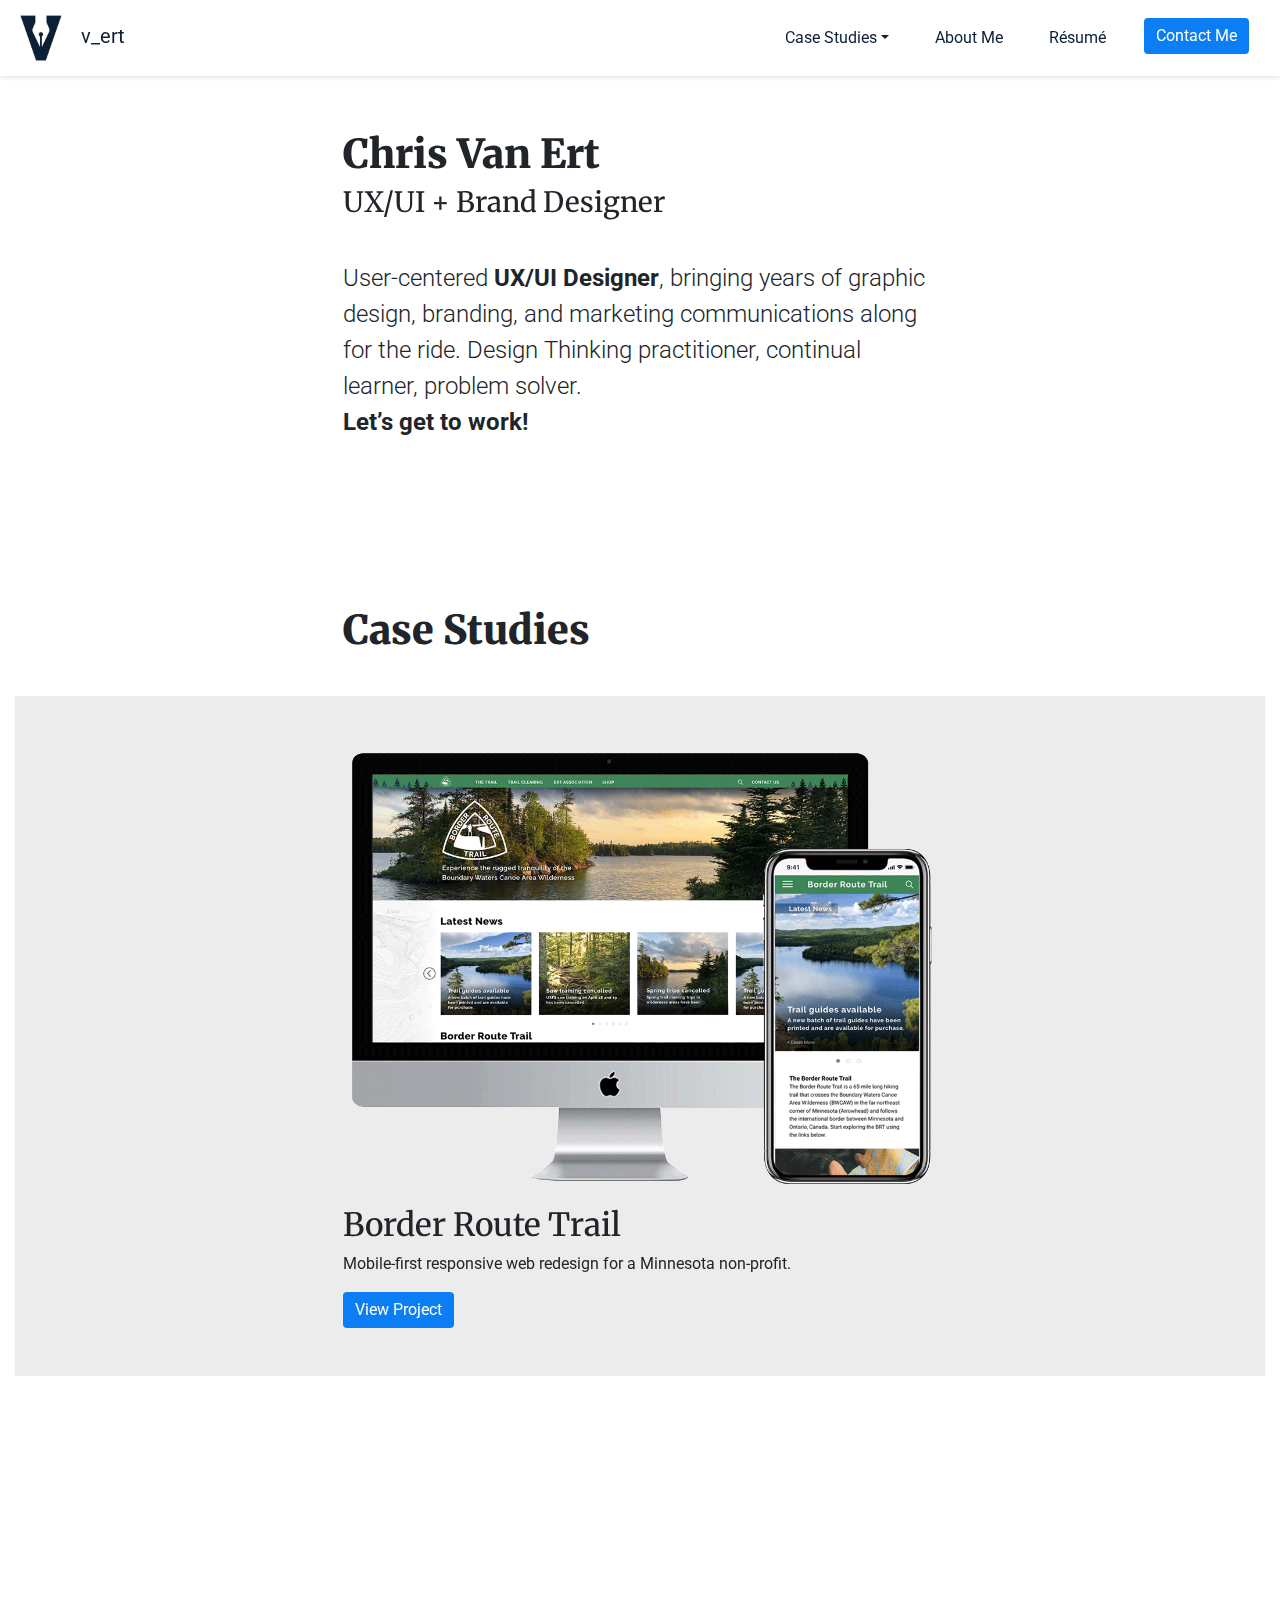
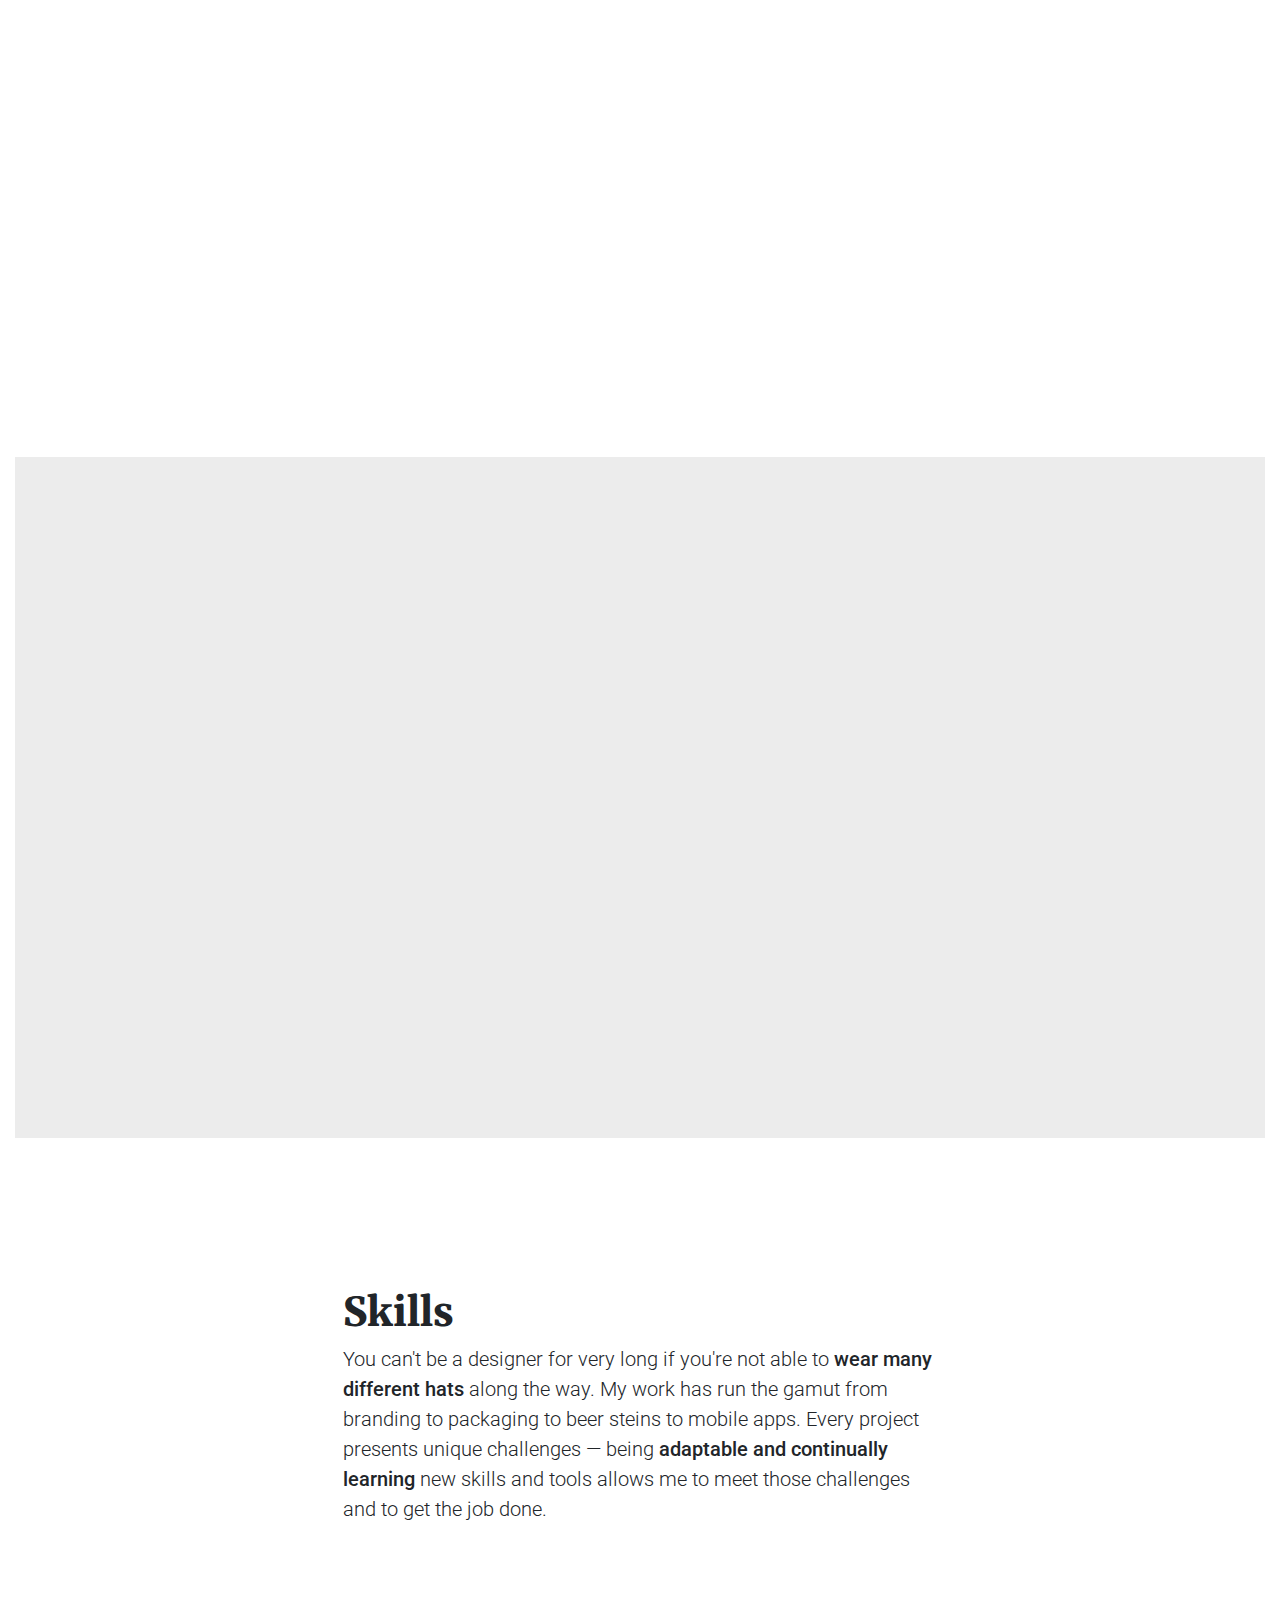
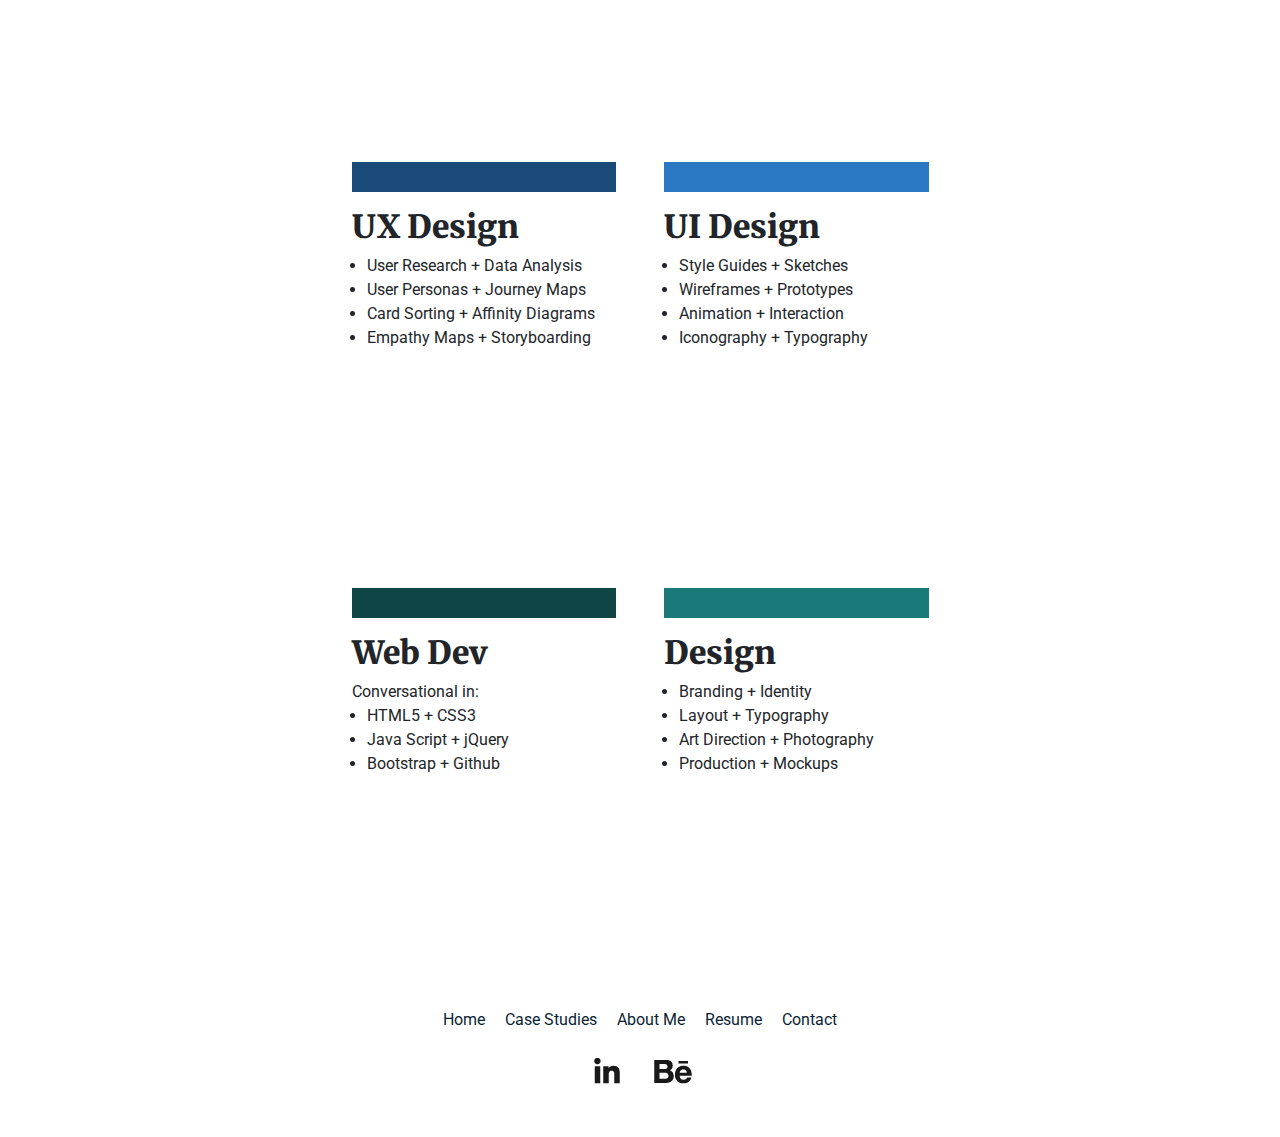
==== commit 0bc3f7b2: "About changes" ====
--- a/index.html
+++ b/index.html
@@ -65,7 +65,7 @@
     <div class="container-fluid" style="padding-top:120px">
       <div class="row mb-6">
         <div class="col-lg-3 col-md-3 col-sm-12"></div>
-        <div class="col-lg-4 col-md-6 col-sm-12">
+        <div class="col-lg-6 col-md-6 col-sm-12">
           <h1  data-aos-delay="200" data-aos="fade-left" class="sectionHeading2">Chris Van Ert</h1>
           <h3  data-aos-delay="200" data-aos="fade-right">UX/UI + Brand Designer</h3>
           <p class="aboutText"style="font-size: 24px; line-height: 1.5; font-weight:300; margin-top: 40px;">User-centered <span style="font-weight: 700">UX/UI Designer</span>, bringing years of graphic design, branding, and marketing communications along for the ride. Design Thinking practitioner, continual learner, problem solver.<br><span style="font-weight: 700">Let’s get to work!</span>
--- a/css/index.css
+++ b/css/index.css
@@ -521,7 +521,7 @@
   opacity: 0;
 }
 .footer1 {
-  
+
   /*background-image: linear-gradient(350deg, rgb(0, 0, 0), rgb(10, 126, 242));*/
   color: #0B1F36 !important;
 
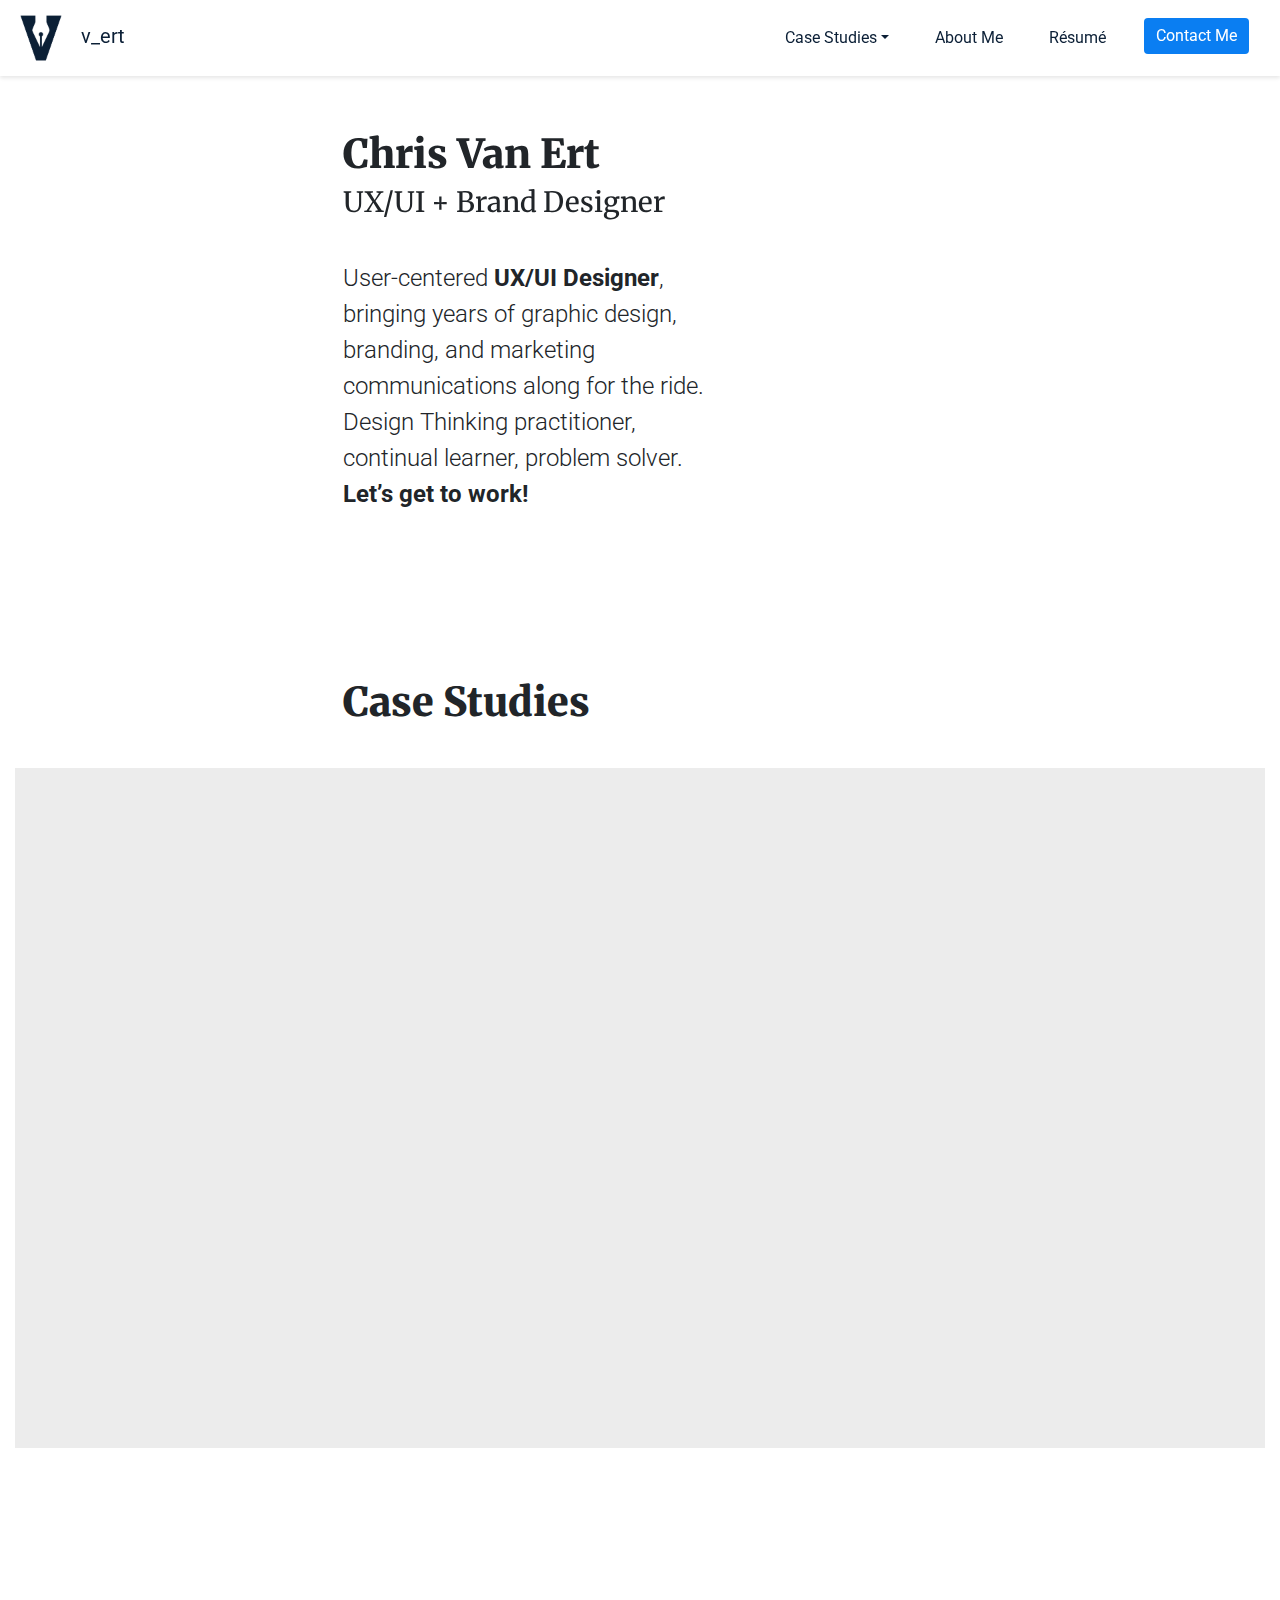
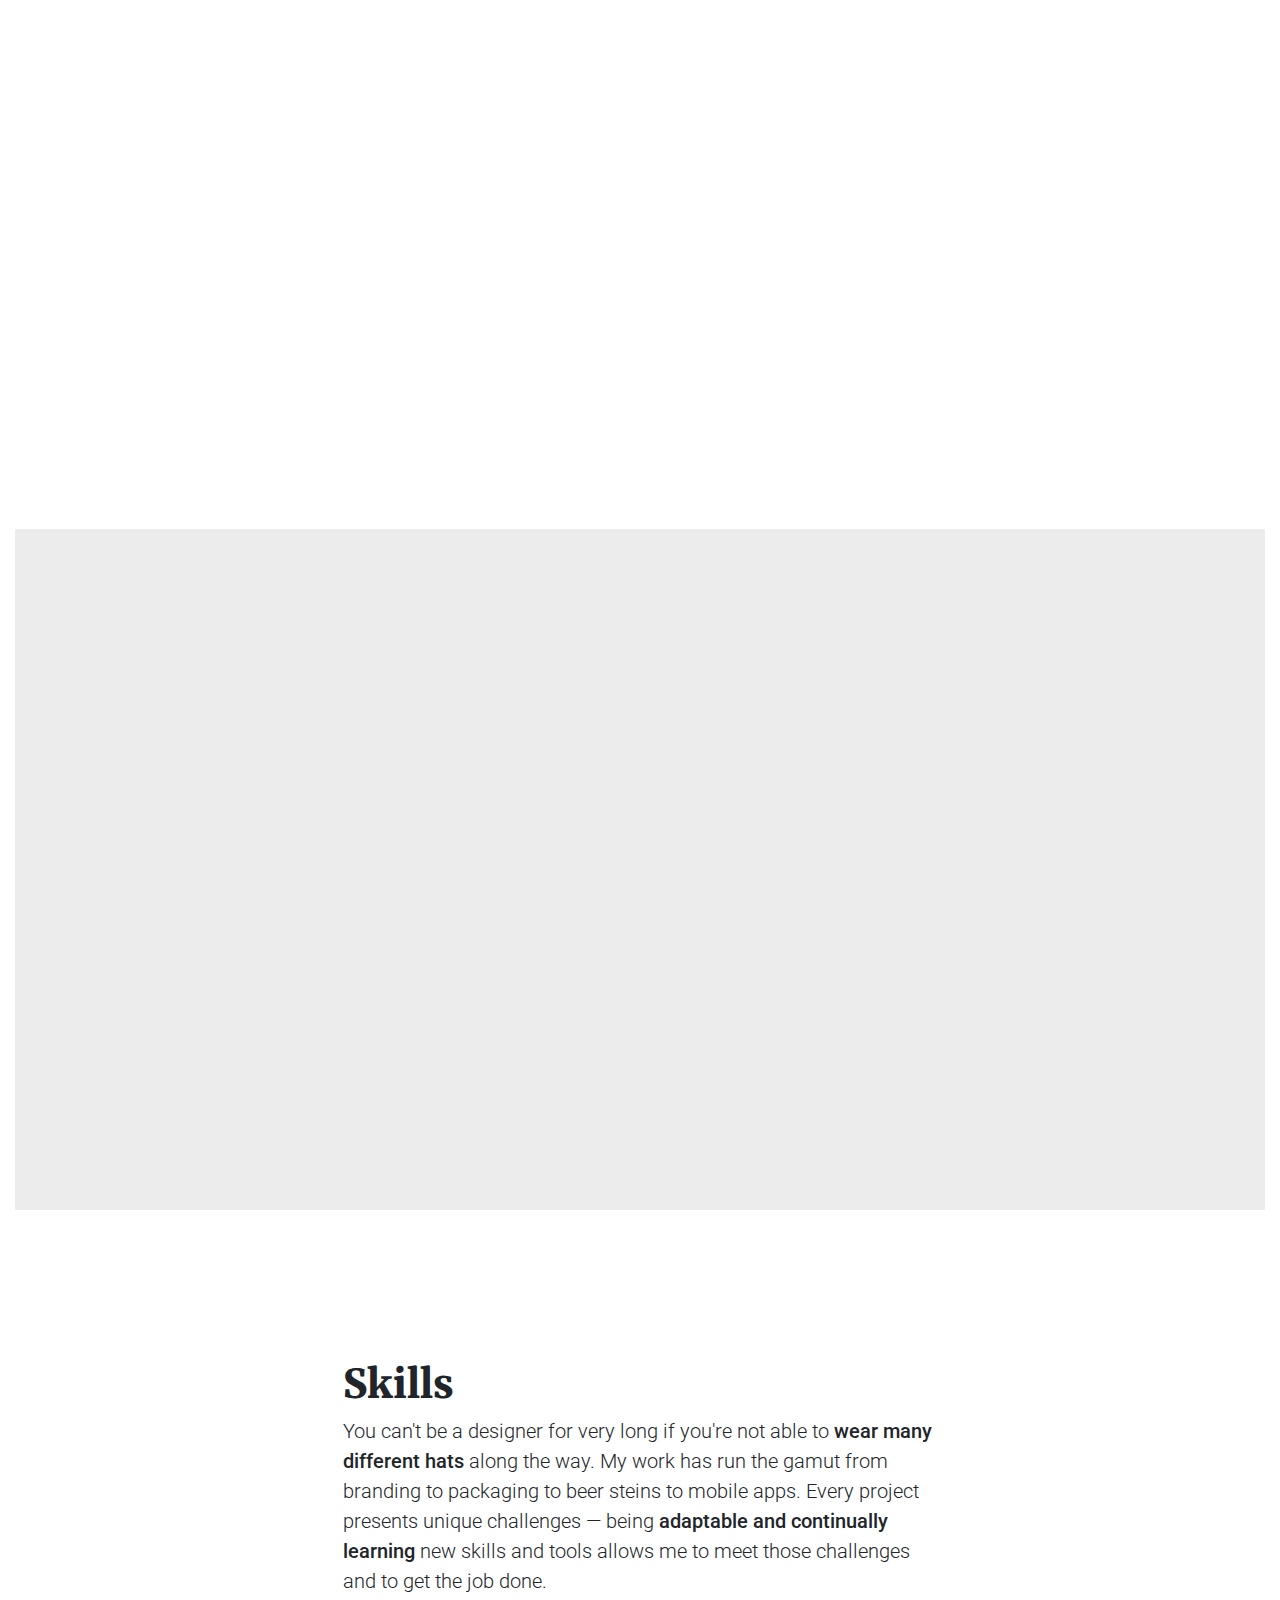
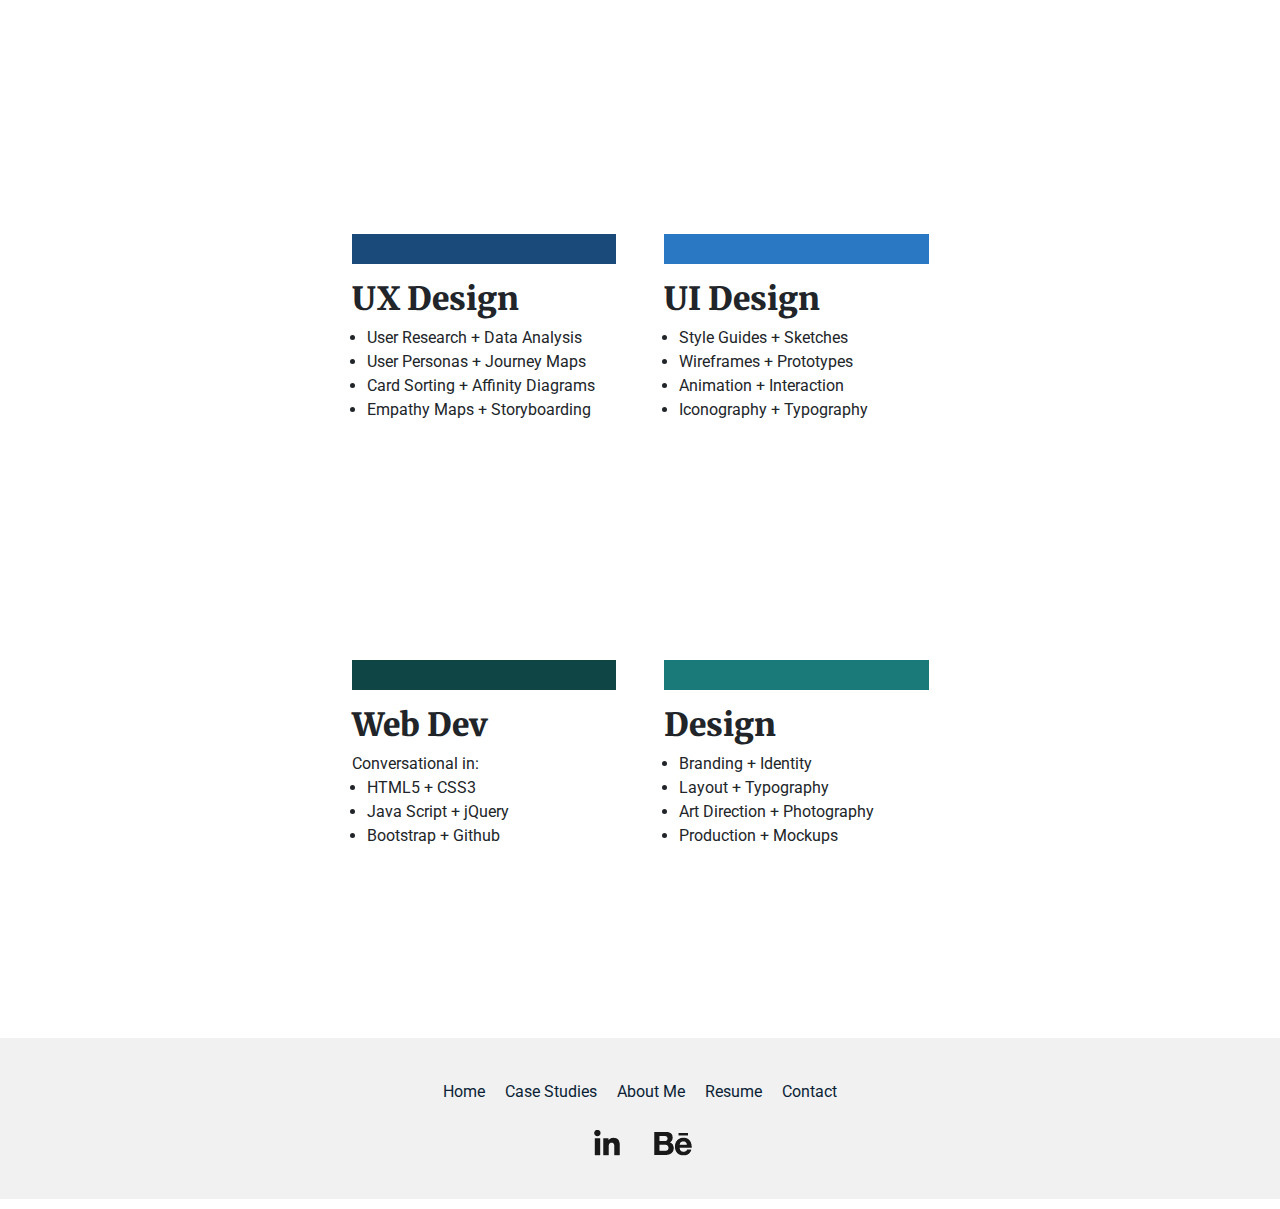
==== commit a4a716bc: "email contact update" ====
--- a/index.html
+++ b/index.html
@@ -53,8 +53,8 @@
           </li>
 
           <li class="nav-item">
-            <a class="btn btn-md btn-custom2"  data-toggle="tooltip" data-placement="bottom" title="Contact Me Via LinkedIn"
-              href="https://www.linkedin.com/in/chrisvanert" style="color:white !important"role="button">Contact Me</a>
+            <a class="btn btn-md btn-custom2"  data-toggle="tooltip" data-placement="bottom" title="Send me an email"
+                href='&#109;&#97;&#105;l&#116;o&#58;ch&#37;72&#105;sva&#110;e&#114;%&#55;4&#64;gmail&#46;&#99;o&#109;' style="color:white !important"role="button">Contact Me</a>
           </li>
         </ul>
       </div>
@@ -65,7 +65,7 @@
     <div class="container-fluid" style="padding-top:120px">
       <div class="row mb-6">
         <div class="col-lg-3 col-md-3 col-sm-12"></div>
-        <div class="col-lg-6 col-md-6 col-sm-12">
+        <div class="col-lg-4 col-md-6 col-sm-12">
           <h1  data-aos-delay="200" data-aos="fade-left" class="sectionHeading2">Chris Van Ert</h1>
           <h3  data-aos-delay="200" data-aos="fade-right">UX/UI + Brand Designer</h3>
           <p class="aboutText"style="font-size: 24px; line-height: 1.5; font-weight:300; margin-top: 40px;">User-centered <span style="font-weight: 700">UX/UI Designer</span>, bringing years of graphic design, branding, and marketing communications along for the ride. Design Thinking practitioner, continual learner, problem solver.<br><span style="font-weight: 700">Let’s get to work!</span>
@@ -82,7 +82,7 @@
 <div id="anchor1" class="container-fluid mt-4">
     <div class="row">
       <div class="col-lg-3 col-md-3 col-sm-12"></div>
-      <div class="col-lg-6 col-md-6 col-sm-12 mb-4">
+      <div class="col-lg-4 col-md-6 col-sm-12 mb-4">
       <div><h1 class="sectionHeading2">Case Studies</h1></div>
       </div>
       <div class="col-lg-3 col-md-3 col-sm-12"></div>
@@ -205,7 +205,7 @@
                         <li><a href="casestudies.html">Case Studies</a></li>
                         <li><a href="about.html">About Me</a></li>
                         <li><a href="resume.html">Resume</a></li>
-                        <li><a data-toggle="tooltip" data-placement="bottom" title="Contact Me Via LinkedIn"href="https://www.linkedin.com/in/chrisvanert">Contact</a></li>
+                        <li><a data-toggle="tooltip" data-placement="bottom" title="Send me an email"href='&#109;&#97;&#105;l&#116;o&#58;ch&#37;72&#105;sva&#110;e&#114;%&#55;4&#64;gmail&#46;&#99;o&#109;'>Contact</a></li>
                         <br>
                         <li><a href="https://www.linkedin.com/in/chrisvanert"><img src="images/LinkedInDk.png"></a></li>
                         <li><a href="https://www.behance.net/chrisvanert"><img src="images/BehanceDk.png"></a></li>
--- a/css/index.css
+++ b/css/index.css
@@ -16,6 +16,9 @@
   margin-bottom: 0.5em;
 }
 
+hr.new4 {
+  border: 1px solid black;
+}
 
 html {
   scroll-behavior: smooth;
@@ -440,8 +443,14 @@
   background-color: #3E8557;
   color: white;
 }
-
-
+ h1.phaseText {
+   font-family: 'Merriweather', serif;
+   font-weight: 700;
+ }
+ h2.phaseText2 {
+  font-family: 'Merriweather', serif;
+  font-weight: 700;
+}
 
 
 
@@ -521,7 +530,7 @@
   opacity: 0;
 }
 .footer1 {
-
+background-color: #f1f1f1 ;
   /*background-image: linear-gradient(350deg, rgb(0, 0, 0), rgb(10, 126, 242));*/
   color: #0B1F36 !important;
 
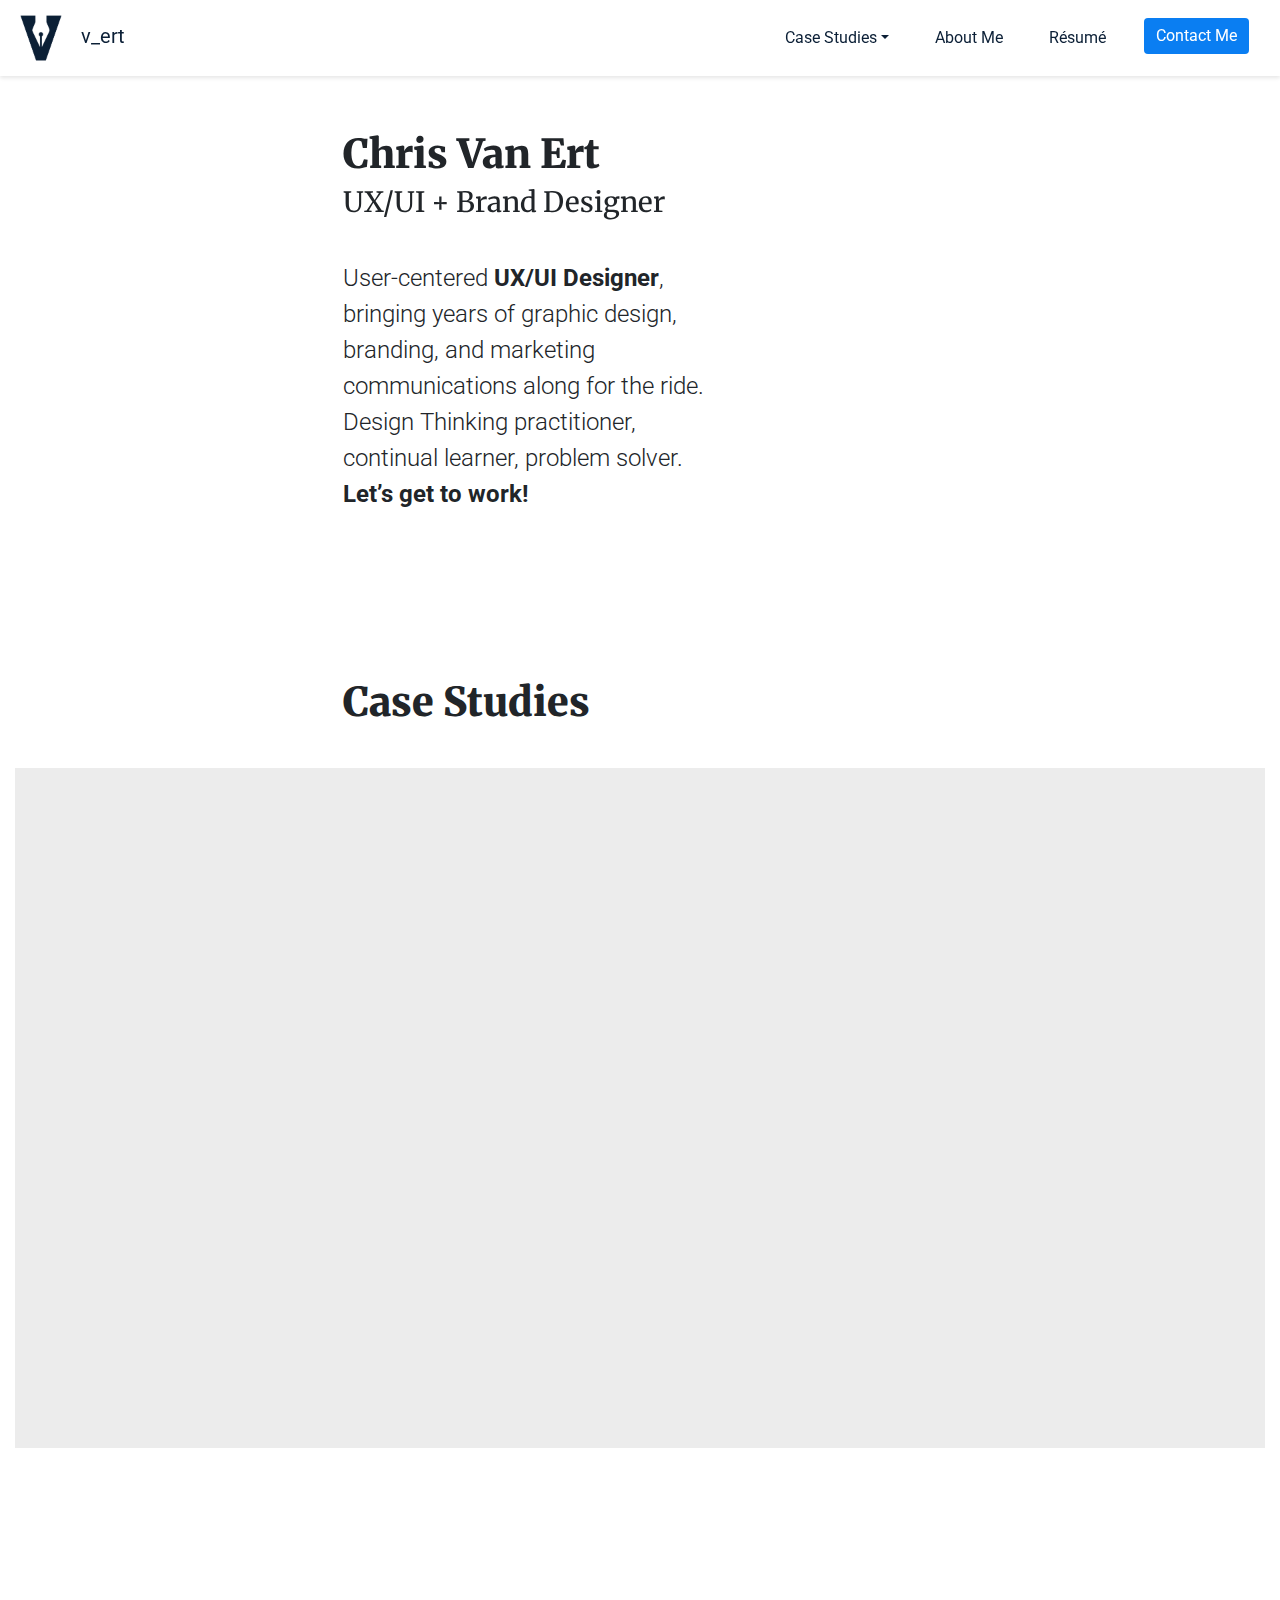
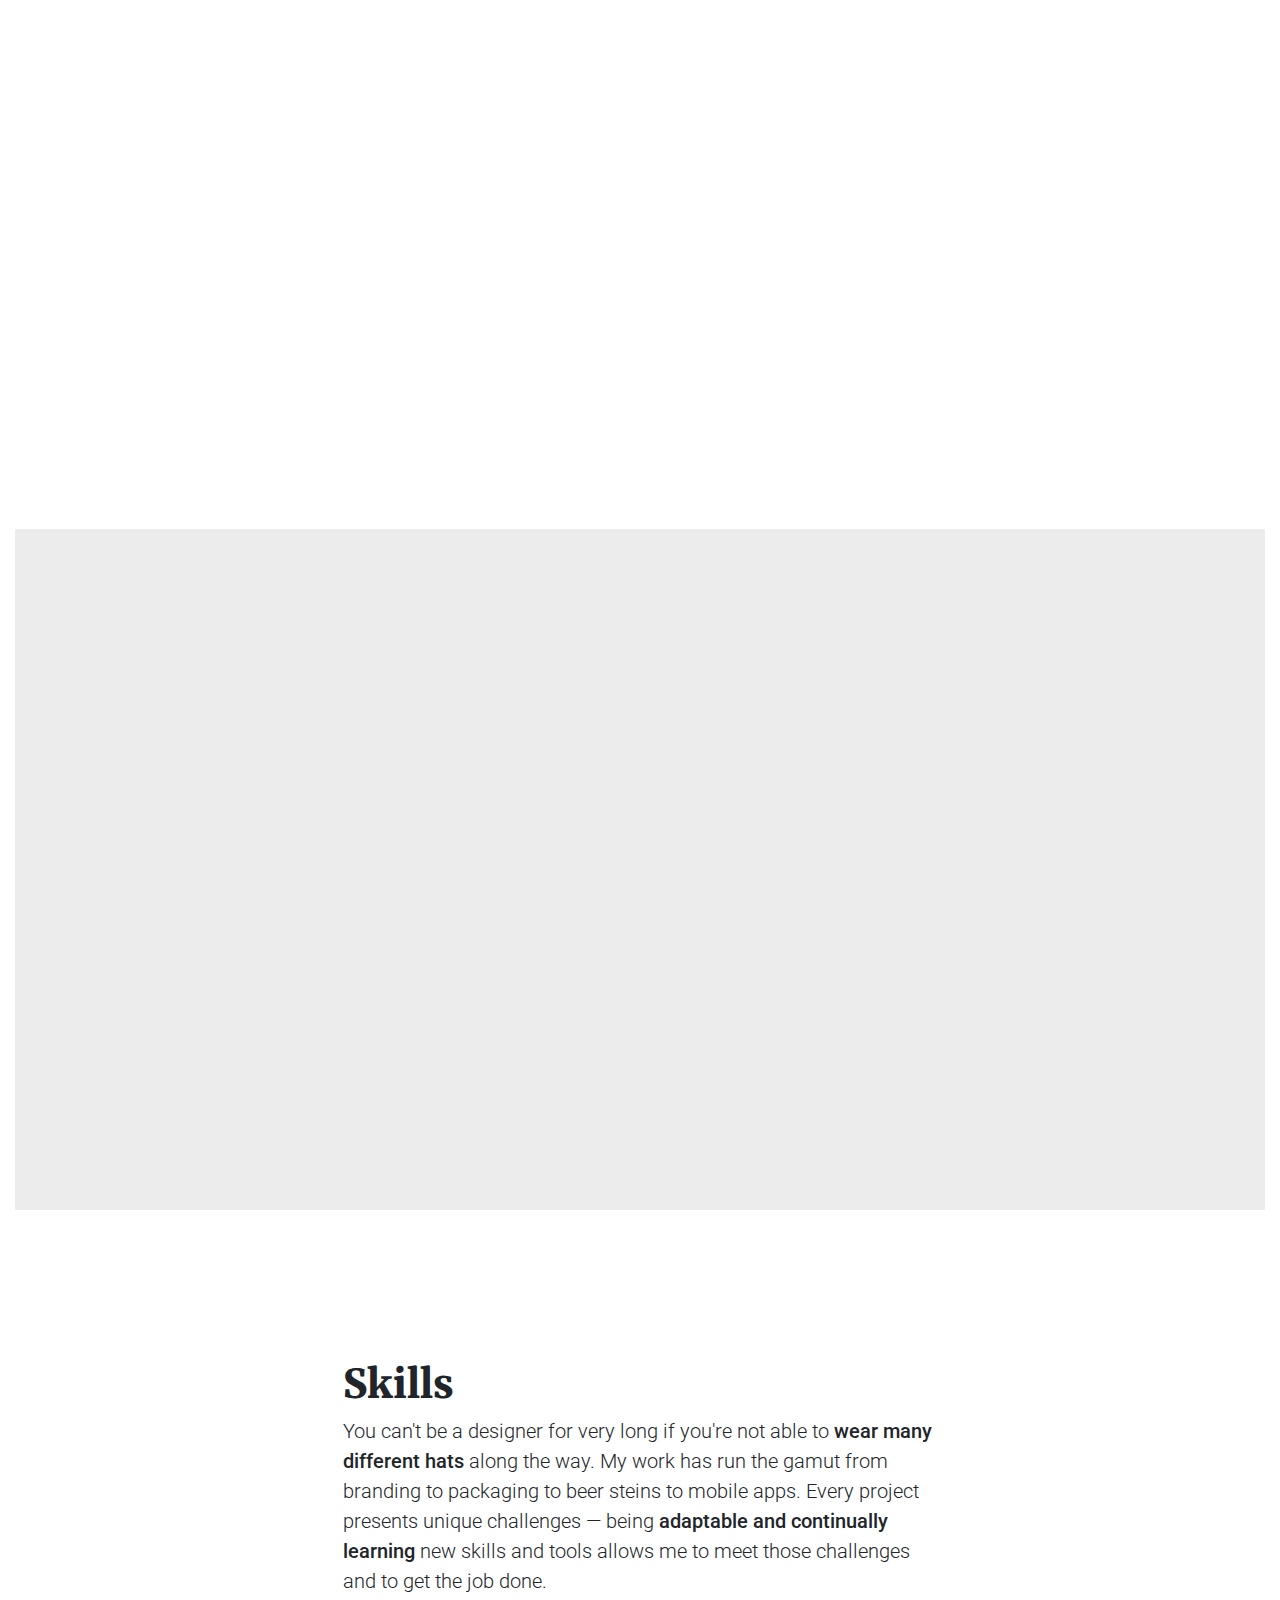
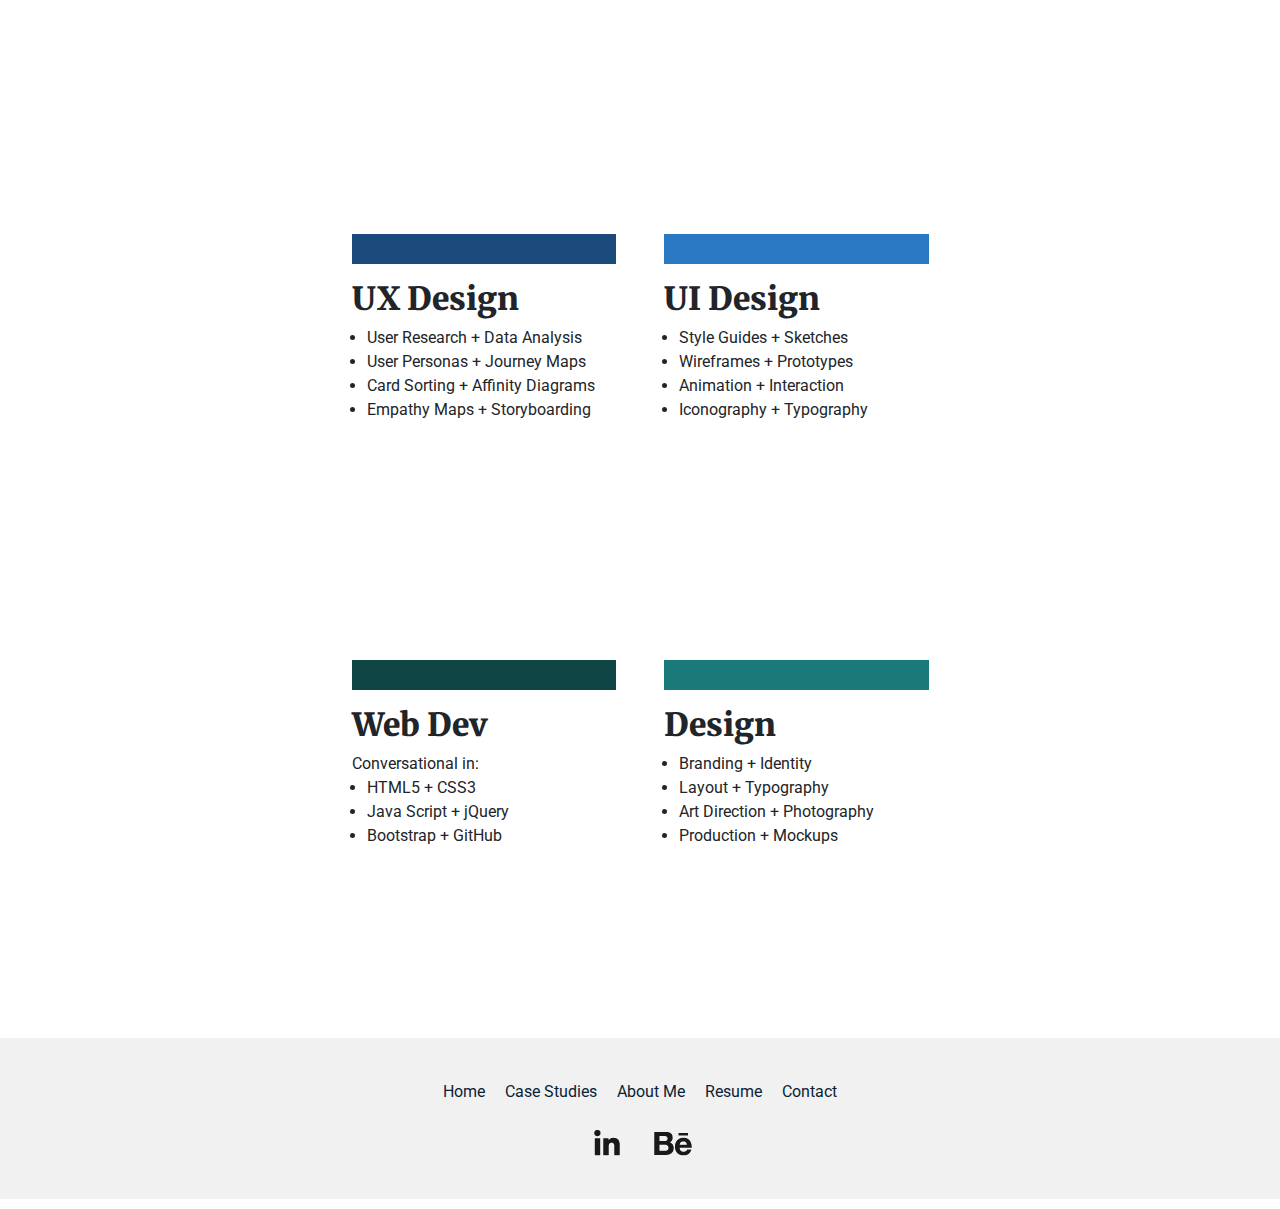
==== commit a82f4d70: "type updates" ====
--- a/index.html
+++ b/index.html
@@ -172,7 +172,7 @@
             <ul class="no-indentFlex2">
               <li>HTML5 + CSS3</li>
               <li>Java Script + jQuery</li>
-              <li>Bootstrap + Github</li>
+              <li>Bootstrap + GitHub</li>
         </div>
       </div>
 
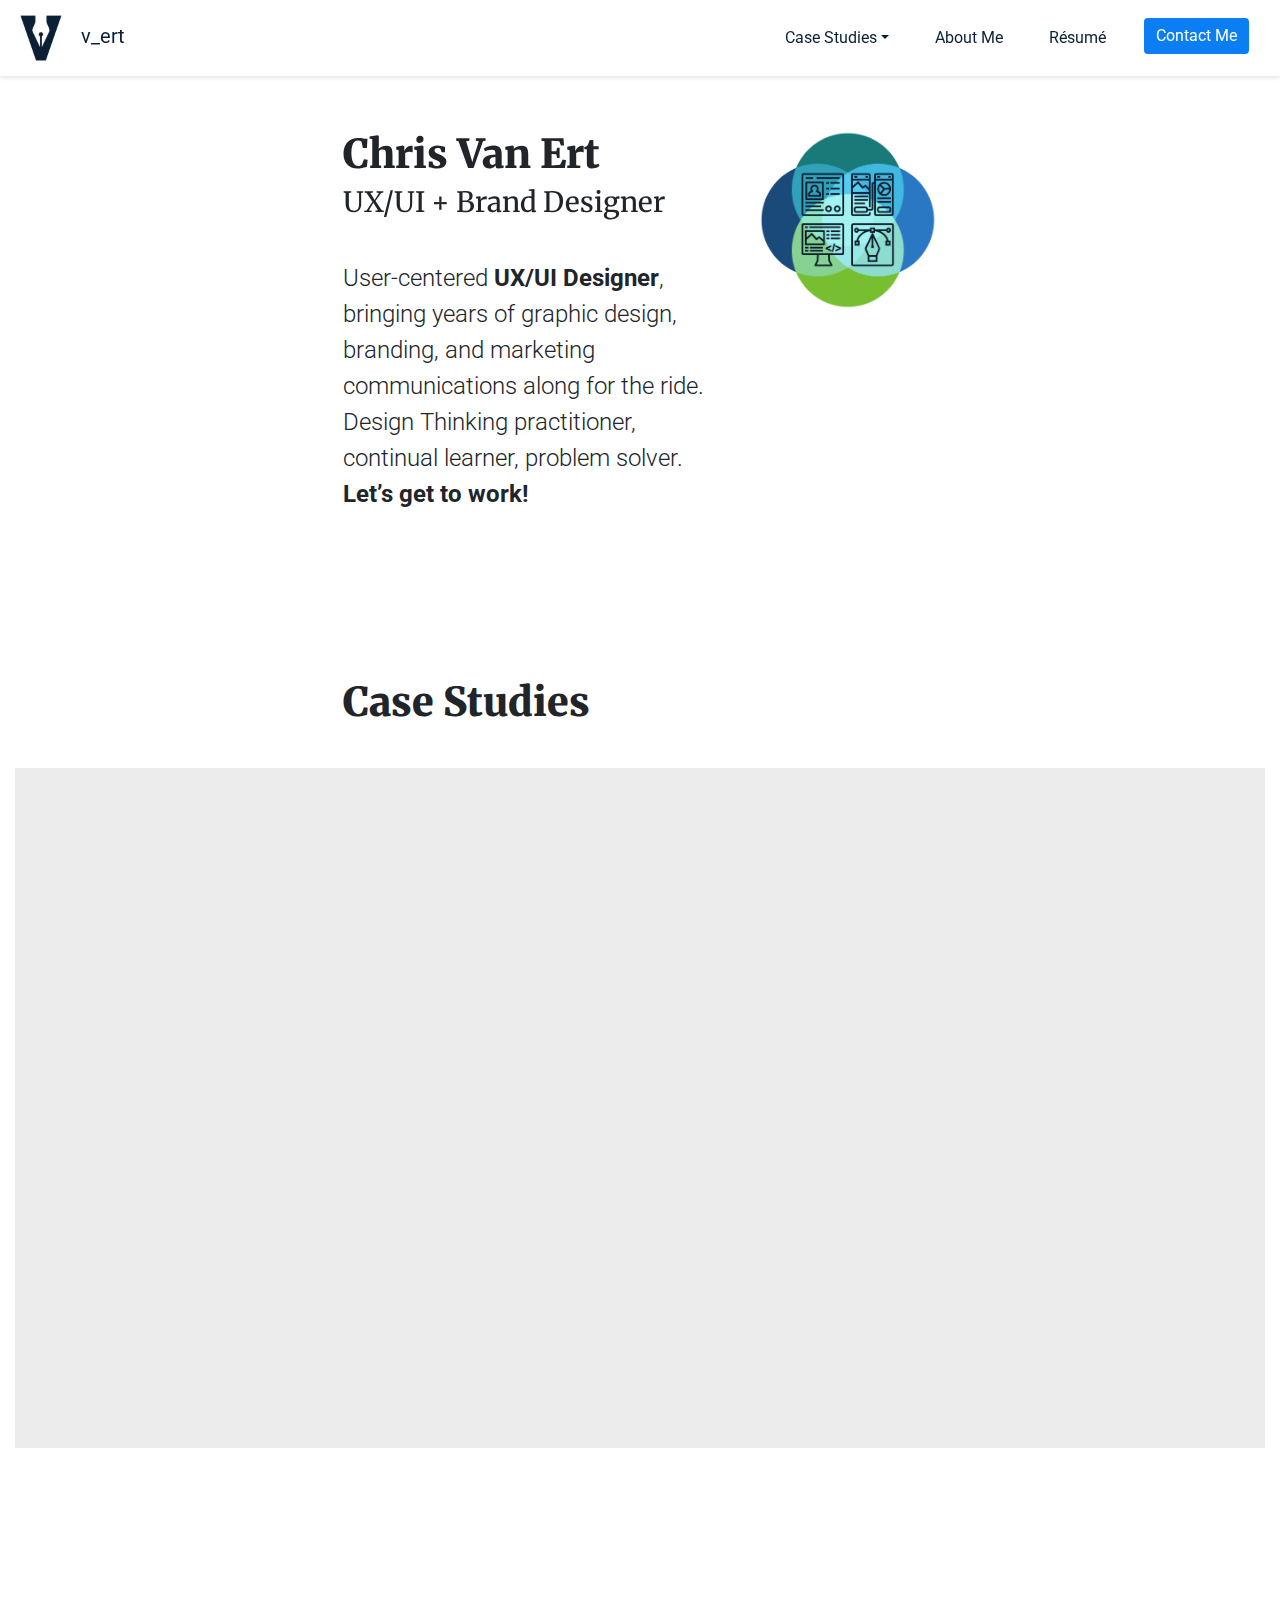
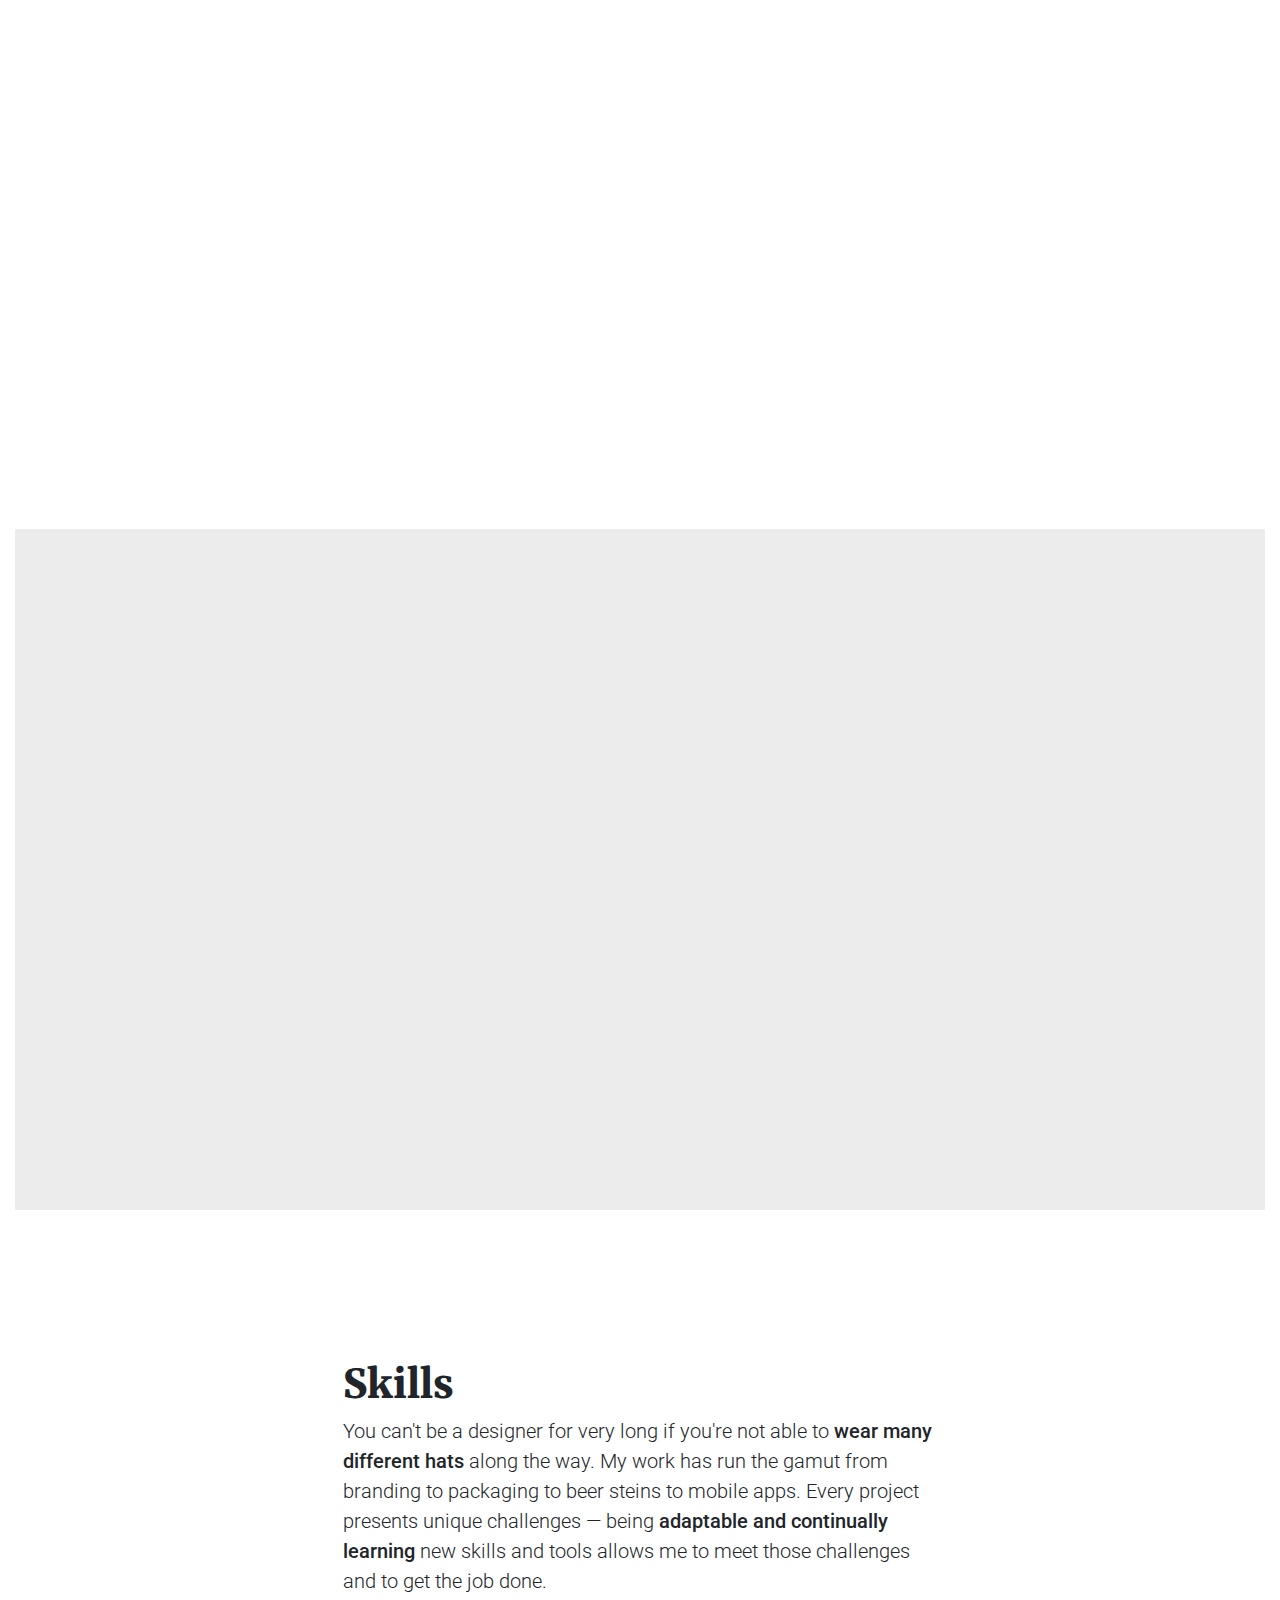
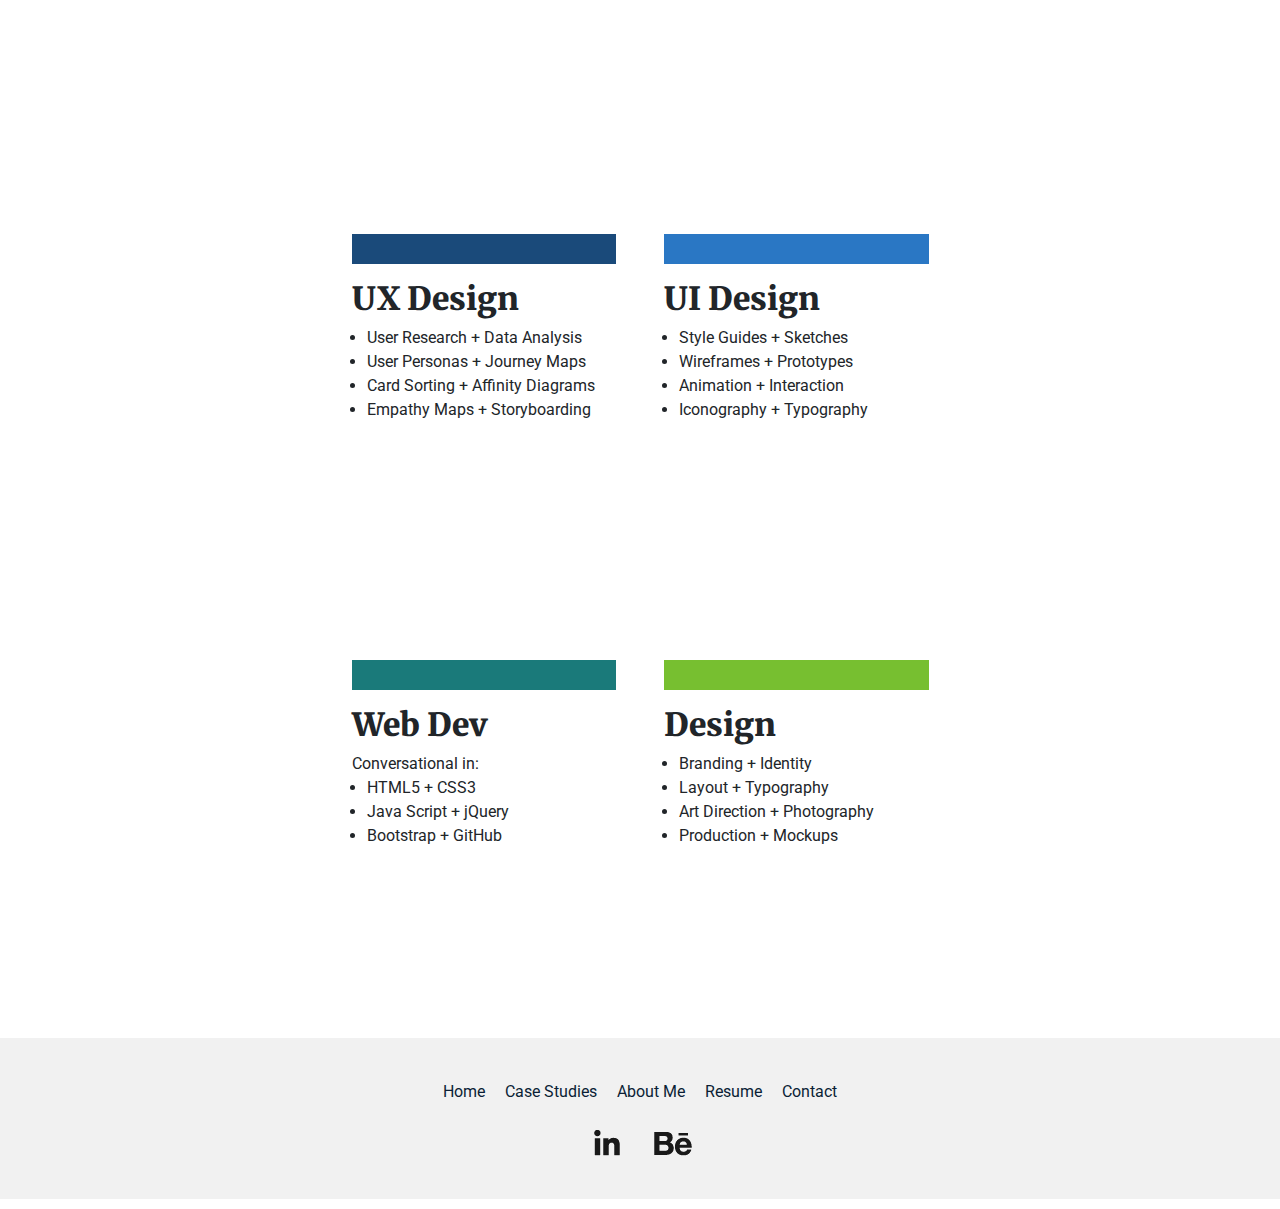
==== commit f2745c52: "Home update, about update" ====
--- a/index.html
+++ b/index.html
@@ -66,10 +66,13 @@
       <div class="row mb-6">
         <div class="col-lg-3 col-md-3 col-sm-12"></div>
         <div class="col-lg-4 col-md-6 col-sm-12">
-          <h1  data-aos-delay="200" data-aos="fade-left" class="sectionHeading2">Chris Van Ert</h1>
-          <h3  data-aos-delay="200" data-aos="fade-right">UX/UI + Brand Designer</h3>
-          <p class="aboutText"style="font-size: 24px; line-height: 1.5; font-weight:300; margin-top: 40px;">User-centered <span style="font-weight: 700">UX/UI Designer</span>, bringing years of graphic design, branding, and marketing communications along for the ride. Design Thinking practitioner, continual learner, problem solver.<br><span style="font-weight: 700">Let’s get to work!</span>
-          </p>
+            <h1  data-aos-delay="200" data-aos="fade-left" class="sectionHeading2">Chris Van Ert</h1>
+            <h3  data-aos-delay="200" data-aos="fade-right">UX/UI + Brand Designer </h3>
+            <p class="aboutText"style="font-size: 24px; line-height: 1.5; font-weight:300; margin-top: 40px;">User-centered <span style="font-weight: 700">UX/UI Designer</span>, bringing years of graphic design, branding, and marketing communications along for the ride. Design Thinking practitioner, continual learner, problem solver.<br><span style="font-weight: 700">Let’s get to work!</span>
+            </p>
+        </div>
+        <div class="col-lg-2">
+          <img src="images/IconsColor@3x.png"  data-aos-delay="2000" data-aos-duration="2000" data-aos="fade-left" class="img-responsive w-100">
         </div>
         <div class="col-lg-3 col-md-3 col-sm-12">
         </div>
@@ -82,7 +85,7 @@
 <div id="anchor1" class="container-fluid mt-4">
     <div class="row">
       <div class="col-lg-3 col-md-3 col-sm-12"></div>
-      <div class="col-lg-4 col-md-6 col-sm-12 mb-4">
+      <div class="col-lg-6 col-md-6 col-sm-12 mb-4">
       <div><h1 class="sectionHeading2">Case Studies</h1></div>
       </div>
       <div class="col-lg-3 col-md-3 col-sm-12"></div>
@@ -92,9 +95,9 @@
       <div class="col-lg-3 col-md-3 col-sm-12"></div>
         <div data-aos-delay="200" data-aos="zoom-in" class="col-lg-6 col-md-6 col-sm-12">
           <img src="images/1_cardBRT.png" class="img-fluid" alt="Border Route Trail">
-          <h2 class="mt-3">Border Route Trail</h2>
+          <h2 class="mt-3" style="font-weight: 700">Border Route Trail</h2>
           <p>Mobile-first responsive web redesign for a Minnesota non-profit.</p>
-          <a href="projects_brt.html" class="mt-auto btn btn-custom2 stretched-link">View Project</a>
+          <a href="projects_brt.html" class="mt-auto btn btn-custom2">View Project</a>
         <div class="col-lg-3 col-md-3 col-sm-12"></div>
       </div>
     </div>
@@ -103,9 +106,9 @@
       <div class="col-lg-3 col-md-3 col-sm-12"></div>
         <div data-aos-delay="400" data-aos="zoom-in" class="col-lg-6 col-md-6 col-sm-12">
           <img src="images/1_cardDOL.jpg" class="img-fluid" alt="Department of Labor">
-          <h2 class="mt-3">U.S. Dept of Labor</h2>
+          <h2 class="mt-3" style="font-weight: 700">U.S. Dept of Labor</h2>
           <p>Responsive redesign of the U.S. Department of Labor website.</p>
-          <a href="projects_dol.html" class="mt-auto btn btn-custom2 stretched-link">View Project</a>
+          <a href="projects_dol.html" class="mt-auto btn btn-custom2">View Project</a>
         <div class="col-lg-3 col-md-3 col-sm-12"></div>
       </div>
     </div>
@@ -114,9 +117,9 @@
       <div class="col-lg-3 col-md-3 col-sm-12"></div>
         <div data-aos-delay="600" data-aos="zoom-in" class="col-lg-6 col-md-6 col-sm-12">
           <img src="images/1_cardRA.png" class="img-fluid" alt="RecycleAid">
-          <h2 class="mt-3">RecycleAid Mobile App</h2>
+          <h2 class="mt-3" style="font-weight: 700">RecycleAid Mobile App</h2>
           <p>Mobile app prototype research, concept, and design.</p>
-          <a href="projects_recycleaid.html" class="mt-auto btn btn-custom2 stretched-link">View Project</a>
+          <a href="projects_recycleaid.html" class="mt-auto btn btn-custom2">View Project</a>
         <div class="col-lg-3 col-md-3 col-sm-12"></div>
       </div>
     </div>
@@ -167,7 +170,7 @@
     <div class="col-lg-3 col-md-3 col-sm-12"></div>
       <div class="col-lg-3 col-md-3 col-sm-12  p-4">
         <div data-aos="fade-right" data-aos-delay="100" class="pr-4 pb-4"> <img src="images/WEBicon@3x.png" style="height:150px" alt="UX Design"></div>
-        <div><h2 class="sectionHeading2 hr" style="border-top: 30px solid #0F4545 !important;">Web Dev</h2>
+        <div><h2 class="sectionHeading2 hr" style="border-top: 30px solid #1A7A7A !important;">Web Dev</h2>
           <p style="padding:0;margin:0">Conversational in:</p>
             <ul class="no-indentFlex2">
               <li>HTML5 + CSS3</li>
@@ -178,7 +181,7 @@
 
       <div class="col-lg-3 col-md-3 col-sm-12 p-4">
         <div data-aos="fade-right" data-aos-delay="100" class="pr-4 pb-4"> <img src="images/DESIGNicon@3x.png" style="height:150px" alt="UX Design"></div>
-        <div><h2 class="sectionHeading2 hr" style="border-top: 30px solid #1A7A7A !important;">Design</h2>
+        <div><h2 class="sectionHeading2 hr" style="border-top: 30px solid #77BF30 !important;">Design</h2>
           <ul class="no-indentFlex2">
             <li>Branding + Identity</li>
                             <li>Layout + Typography</li>
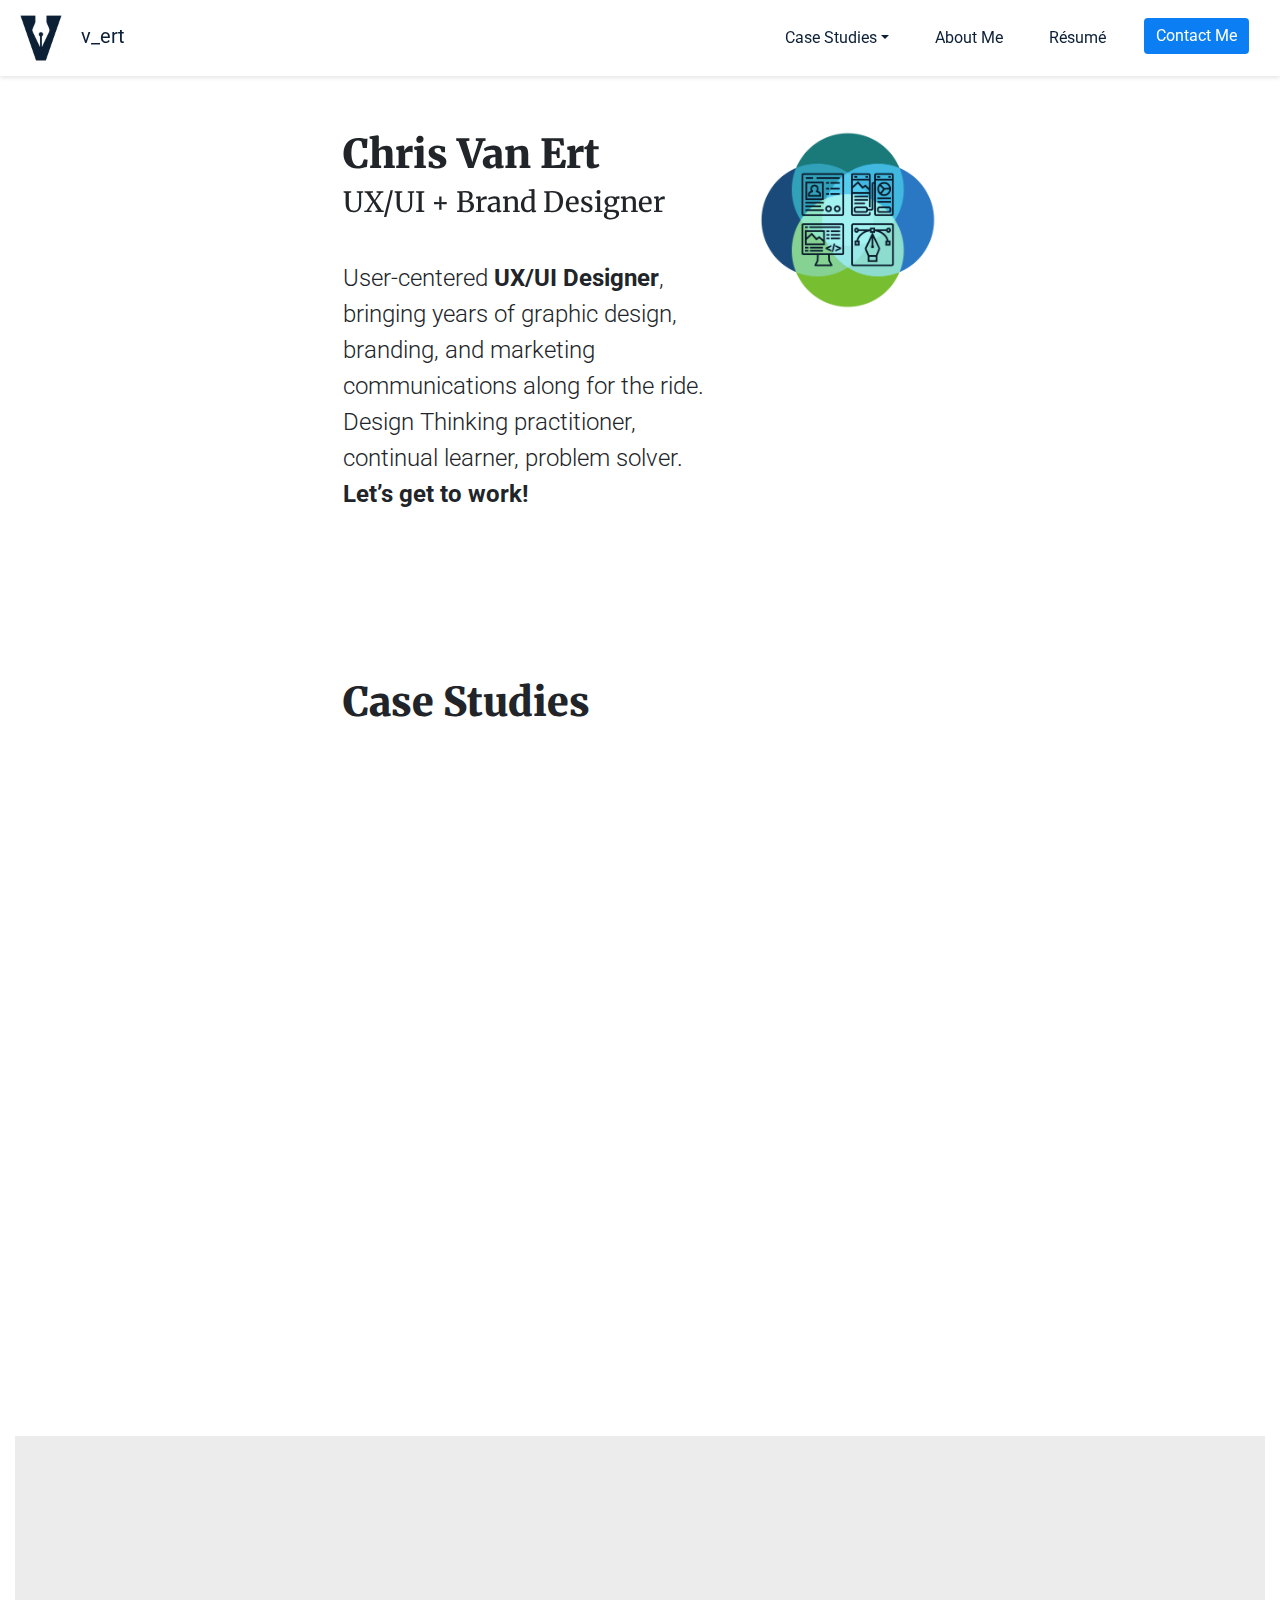
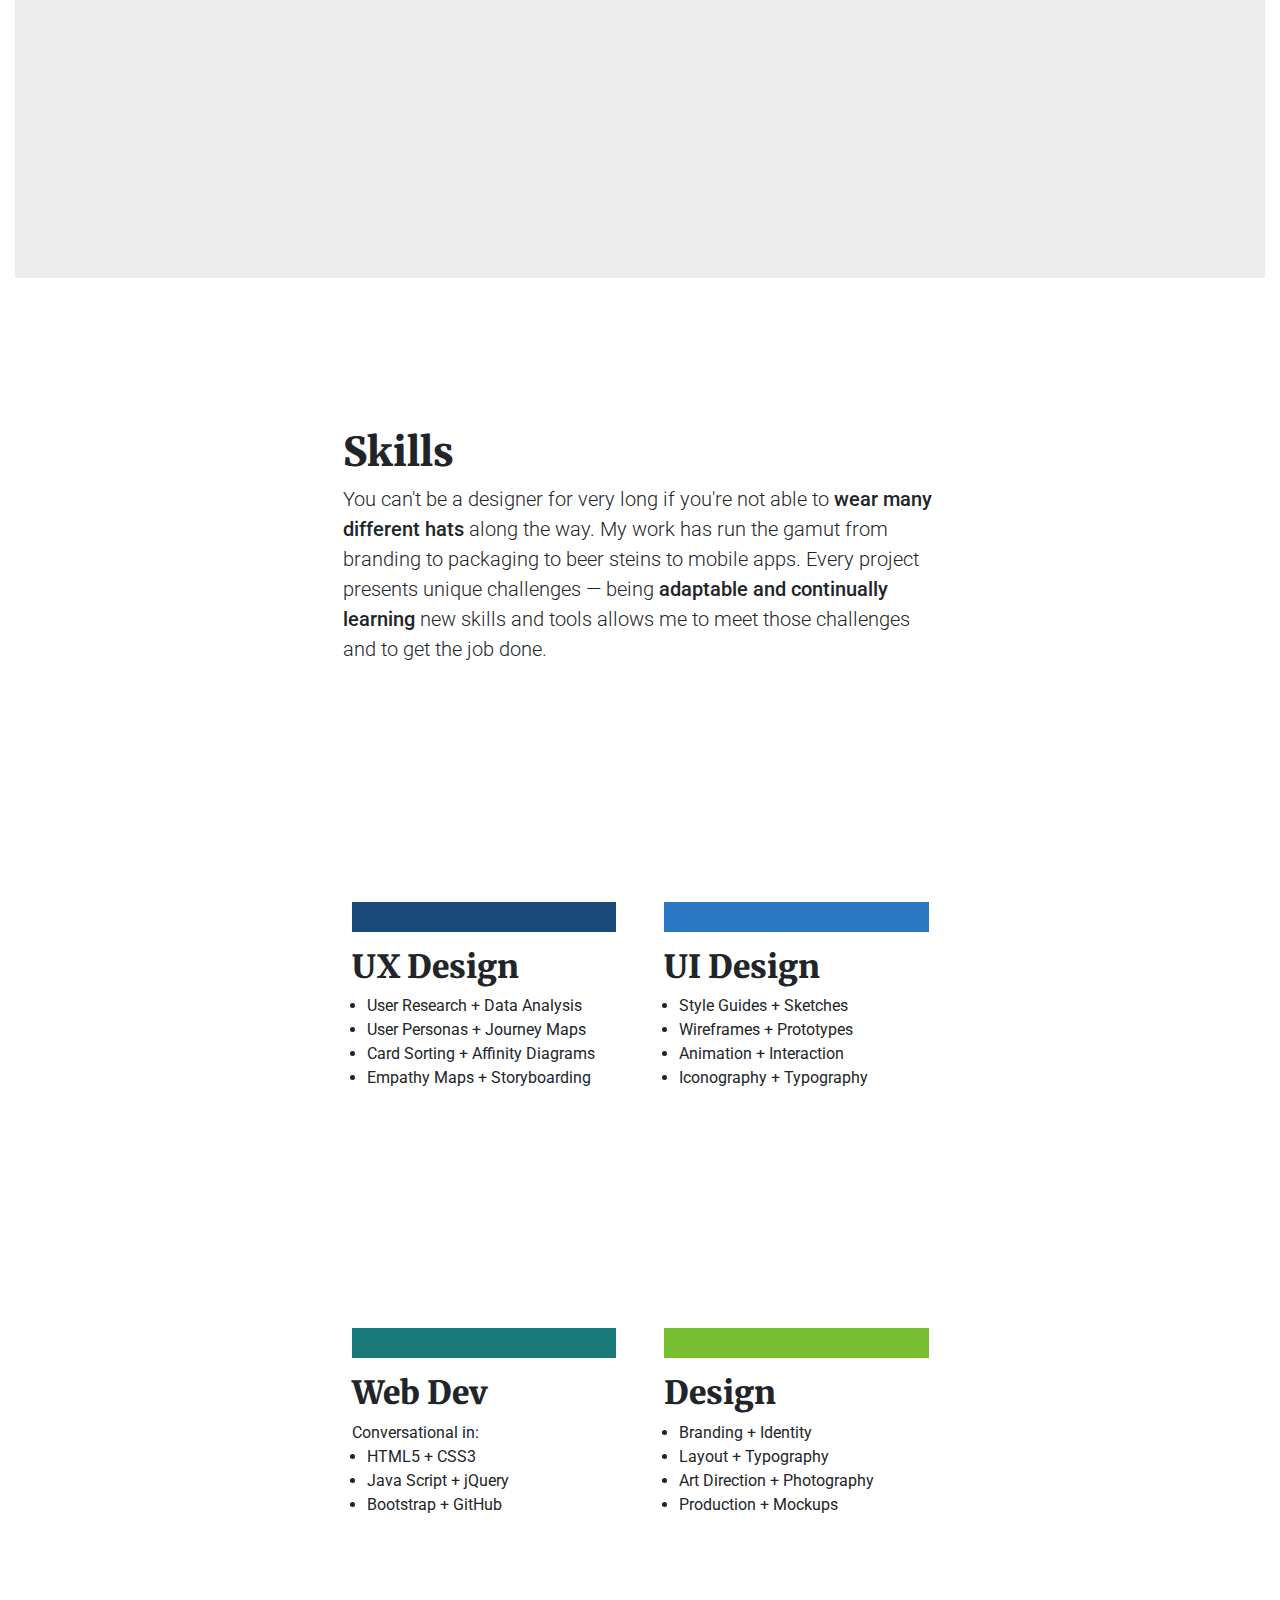
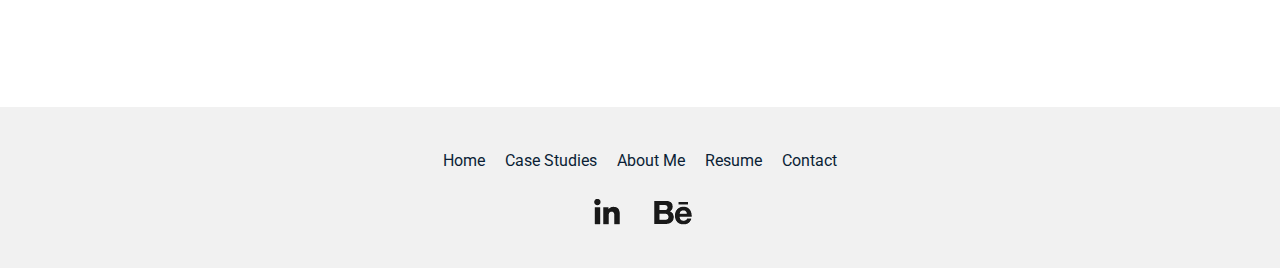
==== commit eae02b6a: "B4K Case Study" ====
--- a/index.html
+++ b/index.html
@@ -91,6 +91,17 @@
       <div class="col-lg-3 col-md-3 col-sm-12"></div>
     </div>
 
+    <div class="row my-5">
+      <div class="col-lg-3 col-md-3 col-sm-12"></div>
+        <div data-aos-delay="600" data-aos="zoom-in" class="col-lg-6 col-md-6 col-sm-12">
+          <img src="images/1_cardB4K.jpg" class="img-fluid" alt="Bikes4Kids">
+          <h2 class="mt-3" style="font-weight: 700">Bikes4Kids</h2>
+          <p>Responsive web redesign and funnel optimization.</p>
+          <a href="projects_bikes4kids.html" class="mt-auto btn btn-custom2">View Project</a>
+        <div class="col-lg-3 col-md-3 col-sm-12"></div>
+      </div>
+    </div>
+
     <div class="row py-5" style="background-color: #ececec;">
       <div class="col-lg-3 col-md-3 col-sm-12"></div>
         <div data-aos-delay="200" data-aos="zoom-in" class="col-lg-6 col-md-6 col-sm-12">
@@ -113,16 +124,17 @@
       </div>
     </div>
 
-    <div class="row mt-5 py-5" style="background-color: #ececec;">
-      <div class="col-lg-3 col-md-3 col-sm-12"></div>
-        <div data-aos-delay="600" data-aos="zoom-in" class="col-lg-6 col-md-6 col-sm-12">
-          <img src="images/1_cardRA.png" class="img-fluid" alt="RecycleAid">
-          <h2 class="mt-3" style="font-weight: 700">RecycleAid Mobile App</h2>
-          <p>Mobile app prototype research, concept, and design.</p>
-          <a href="projects_recycleaid.html" class="mt-auto btn btn-custom2">View Project</a>
-        <div class="col-lg-3 col-md-3 col-sm-12"></div>
-      </div>
-    </div>
+
+<div class="row mt-5 py-5" style="background-color: #ececec;">
+  <div class="col-lg-3 col-md-3 col-sm-12"></div>
+    <div data-aos-delay="600" data-aos="zoom-in" class="col-lg-6 col-md-6 col-sm-12">
+      <img src="images/1_cardRA.png" class="img-fluid" alt="RecycleAid">
+      <h2 class="mt-3" style="font-weight: 700">RecycleAid Mobile App</h2>
+      <p>Mobile app prototype research, concept, and design.</p>
+      <a href="projects_recycleaid.html" class="mt-auto btn btn-custom2">View Project</a>
+    <div class="col-lg-3 col-md-3 col-sm-12"></div>
+  </div>
+</div>
 </div>
     <!-- End Case Studies -->
     
--- a/css/index.css
+++ b/css/index.css
@@ -102,7 +102,9 @@
   color: white;
 }
 
-
+.b4kDG {
+  background-color: #3F3F40;
+}
 
 /*.dolBlue2 {
   background-image: linear-gradient(#002e3f, #00689c);
